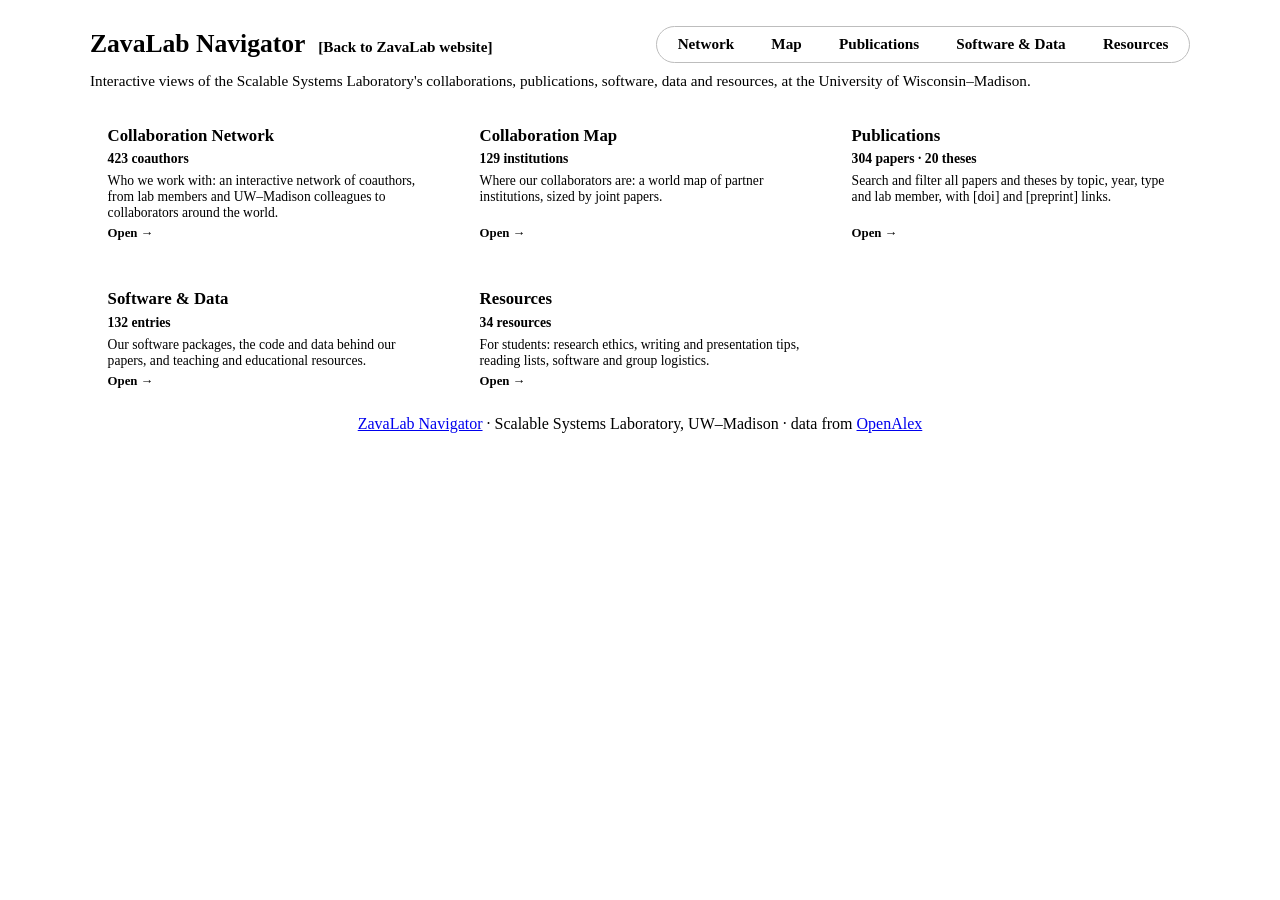
==== index.html @ f70396dd "Resources: remove Madison tips entry Co-Authored-By: Claude Opus 5.5 <noreply@anthropic.com>" ====
<!DOCTYPE html><html lang="en" data-theme="light" data-astro-cid-frgjnztm><head><meta charset="utf-8"><meta name="viewport" content="width=device-width, initial-scale=1"><meta name="robots" content="noindex"><title>ZavaLab Navigator · Scalable Systems Lab</title><link rel="icon" href="/ZavaLab/favicon.svg" type="image/svg+xml"><base target="_blank"><link rel="stylesheet" href="/ZavaLab/_astro/data.Bk3GAiUX.css"><style>.collab-head[data-astro-cid-nk37m64y]{flex-wrap:wrap;justify-content:space-between;align-items:center;gap:.6rem 1.5rem;margin:.2rem 0 .6rem;display:flex}h1[data-astro-cid-nk37m64y]{margin:0;font-size:1.6rem}h1[data-astro-cid-nk37m64y] a[data-astro-cid-nk37m64y]{color:inherit;text-decoration:none}h1[data-astro-cid-nk37m64y] a[data-astro-cid-nk37m64y]:hover{color:var(--red)}.tabs[data-astro-cid-nk37m64y]{border:1px solid #bdbdbd;border-radius:999px;gap:2px;padding:3px;display:inline-flex}.tabs[data-astro-cid-nk37m64y] a[data-astro-cid-nk37m64y]{color:var(--text);border-radius:999px;padding:.35rem 1.1rem;font-size:.95rem;font-weight:600;text-decoration:none}.tabs[data-astro-cid-nk37m64y] a[data-astro-cid-nk37m64y]:hover{background:var(--bg-soft)}.tabs[data-astro-cid-nk37m64y] a[data-astro-cid-nk37m64y][aria-current=page]{background:var(--red);color:#fff}.title-row[data-astro-cid-nk37m64y]{flex-wrap:wrap;align-items:baseline;gap:.3rem .8rem;display:flex}.home-link[data-astro-cid-nk37m64y]{color:var(--red);font-size:.95rem;font-weight:600;text-decoration:none}.home-link[data-astro-cid-nk37m64y]:hover{text-decoration:underline}
body.embed{background:#fff;padding:8px}.embed-credit[data-astro-cid-frgjnztm]{text-align:center;margin:.6rem 0 0}
.collab[data-astro-cid-v37xlyg2]{max-width:1100px;margin:0 auto;padding:.4rem 12px 0}.lede[data-astro-cid-v37xlyg2]{color:var(--muted);margin:.2rem 0 1.2rem;font-size:.95rem}.cards[data-astro-cid-v37xlyg2]{grid-template-columns:repeat(3,minmax(0,1fr));gap:1rem;display:grid}@media (width<=860px){.cards[data-astro-cid-v37xlyg2]{grid-template-columns:1fr}}.card[data-astro-cid-v37xlyg2]{border:1px solid var(--border);border-top:4px solid var(--red);color:var(--text);border-radius:8px;flex-direction:column;gap:.35rem;padding:1rem 1.1rem;text-decoration:none;transition:transform .15s,box-shadow .15s;display:flex}.card[data-astro-cid-v37xlyg2]:hover{text-decoration:none;transform:translateY(-2px);box-shadow:0 4px 14px #00000014}.ctitle[data-astro-cid-v37xlyg2]{color:var(--red);font-size:1.05rem;font-weight:700}.cstat[data-astro-cid-v37xlyg2]{font-size:.85rem;font-weight:600}.card[data-astro-cid-v37xlyg2] p[data-astro-cid-v37xlyg2]{color:var(--muted);flex:1;margin:0;font-size:.85rem}.go[data-astro-cid-v37xlyg2]{color:var(--red);font-size:.8rem;font-weight:600}
</style></head><body class="embed" data-astro-cid-frgjnztm><div class="collab" data-astro-cid-v37xlyg2><header class="collab-head" data-astro-cid-nk37m64y><div class="title-row" data-astro-cid-nk37m64y><h1 data-astro-cid-nk37m64y><a href="./" target="_self" title="All navigators" data-astro-cid-nk37m64y>ZavaLab Navigator</a></h1><a class="home-link" href="https://zavalab.engr.wisc.edu/" target="_top" data-astro-cid-nk37m64y>[Back to ZavaLab website]</a></div><nav class="tabs" aria-label="Views" data-astro-cid-nk37m64y><a href="./network/" target="_self" data-astro-cid-nk37m64y>Network</a><a href="./map/" target="_self" data-astro-cid-nk37m64y>Map</a><a href="./publications/" target="_self" data-astro-cid-nk37m64y>Publications</a><a href="./software/" target="_self" data-astro-cid-nk37m64y>Software &amp; Data</a><a href="./resources/" target="_self" data-astro-cid-nk37m64y>Resources</a></nav></header><p class="lede" data-astro-cid-v37xlyg2>Interactive views of the Scalable Systems Laboratory's collaborations, publications, software, data and resources, at the University of Wisconsin–Madison.</p><div class="cards" data-astro-cid-v37xlyg2><a class="card" href="network/" target="_self" data-astro-cid-v37xlyg2><div class="ctitle" data-astro-cid-v37xlyg2>Collaboration Network</div><div class="cstat" data-astro-cid-v37xlyg2>423 coauthors</div><p data-astro-cid-v37xlyg2>Who we work with: an interactive network of coauthors, from lab members and UW–Madison colleagues to collaborators around the world.</p><span class="go" data-astro-cid-v37xlyg2>Open →</span></a><a class="card" href="map/" target="_self" data-astro-cid-v37xlyg2><div class="ctitle" data-astro-cid-v37xlyg2>Collaboration Map</div><div class="cstat" data-astro-cid-v37xlyg2>129 institutions</div><p data-astro-cid-v37xlyg2>Where our collaborators are: a world map of partner institutions, sized by joint papers.</p><span class="go" data-astro-cid-v37xlyg2>Open →</span></a><a class="card" href="publications/" target="_self" data-astro-cid-v37xlyg2><div class="ctitle" data-astro-cid-v37xlyg2>Publications</div><div class="cstat" data-astro-cid-v37xlyg2>304 papers · 20 theses</div><p data-astro-cid-v37xlyg2>Search and filter all papers and theses by topic, year, type and lab member, with [doi] and [preprint] links.</p><span class="go" data-astro-cid-v37xlyg2>Open →</span></a><a class="card" href="software/" target="_self" data-astro-cid-v37xlyg2><div class="ctitle" data-astro-cid-v37xlyg2>Software &amp; Data</div><div class="cstat" data-astro-cid-v37xlyg2>132 entries</div><p data-astro-cid-v37xlyg2>Our software packages, the code and data behind our papers, and teaching and educational resources.</p><span class="go" data-astro-cid-v37xlyg2>Open →</span></a><a class="card" href="resources/" target="_self" data-astro-cid-v37xlyg2><div class="ctitle" data-astro-cid-v37xlyg2>Resources</div><div class="cstat" data-astro-cid-v37xlyg2>34 resources</div><p data-astro-cid-v37xlyg2>For students: research ethics, writing and presentation tips, reading lists, software and group logistics.</p><span class="go" data-astro-cid-v37xlyg2>Open →</span></a></div></div><p class="embed-credit small muted" data-astro-cid-frgjnztm><a href="/ZavaLab/" data-astro-cid-frgjnztm>ZavaLab Navigator</a> · Scalable Systems Laboratory, UW–Madison · data from <a href="https://openalex.org" data-astro-cid-frgjnztm>OpenAlex</a></p></body></html>
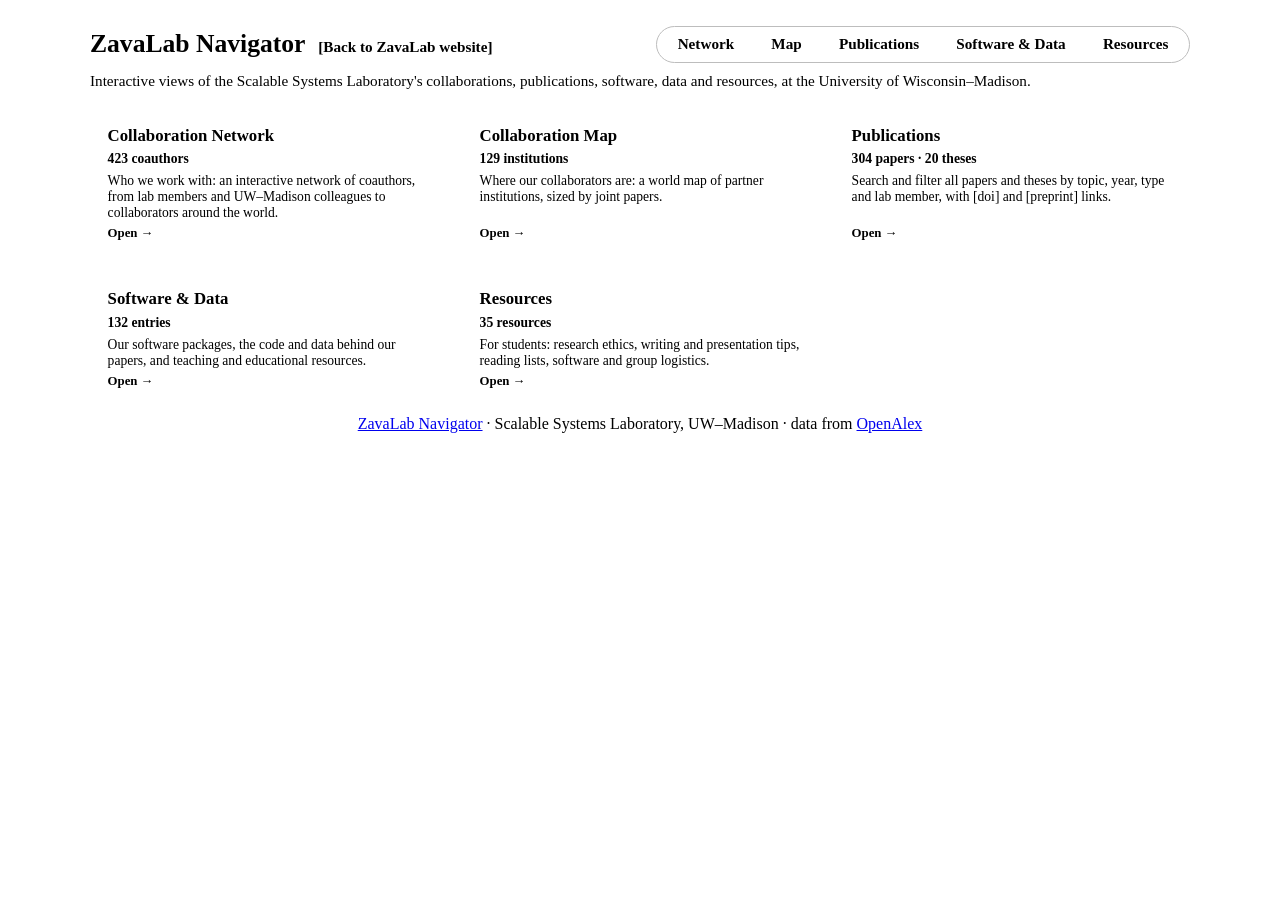
==== commit 3e7eec41: "Resources: add Unsolicited Advice for Young Scientists Co-Authored-By: Claude Opus 5.5 <noreply@anth" ====
--- a/index.html
+++ b/index.html
@@ -1,4 +1,4 @@
 <!DOCTYPE html><html lang="en" data-theme="light" data-astro-cid-frgjnztm><head><meta charset="utf-8"><meta name="viewport" content="width=device-width, initial-scale=1"><meta name="robots" content="noindex"><title>ZavaLab Navigator · Scalable Systems Lab</title><link rel="icon" href="/ZavaLab/favicon.svg" type="image/svg+xml"><base target="_blank"><link rel="stylesheet" href="/ZavaLab/_astro/data.Bk3GAiUX.css"><style>.collab-head[data-astro-cid-nk37m64y]{flex-wrap:wrap;justify-content:space-between;align-items:center;gap:.6rem 1.5rem;margin:.2rem 0 .6rem;display:flex}h1[data-astro-cid-nk37m64y]{margin:0;font-size:1.6rem}h1[data-astro-cid-nk37m64y] a[data-astro-cid-nk37m64y]{color:inherit;text-decoration:none}h1[data-astro-cid-nk37m64y] a[data-astro-cid-nk37m64y]:hover{color:var(--red)}.tabs[data-astro-cid-nk37m64y]{border:1px solid #bdbdbd;border-radius:999px;gap:2px;padding:3px;display:inline-flex}.tabs[data-astro-cid-nk37m64y] a[data-astro-cid-nk37m64y]{color:var(--text);border-radius:999px;padding:.35rem 1.1rem;font-size:.95rem;font-weight:600;text-decoration:none}.tabs[data-astro-cid-nk37m64y] a[data-astro-cid-nk37m64y]:hover{background:var(--bg-soft)}.tabs[data-astro-cid-nk37m64y] a[data-astro-cid-nk37m64y][aria-current=page]{background:var(--red);color:#fff}.title-row[data-astro-cid-nk37m64y]{flex-wrap:wrap;align-items:baseline;gap:.3rem .8rem;display:flex}.home-link[data-astro-cid-nk37m64y]{color:var(--red);font-size:.95rem;font-weight:600;text-decoration:none}.home-link[data-astro-cid-nk37m64y]:hover{text-decoration:underline}
 body.embed{background:#fff;padding:8px}.embed-credit[data-astro-cid-frgjnztm]{text-align:center;margin:.6rem 0 0}
 .collab[data-astro-cid-v37xlyg2]{max-width:1100px;margin:0 auto;padding:.4rem 12px 0}.lede[data-astro-cid-v37xlyg2]{color:var(--muted);margin:.2rem 0 1.2rem;font-size:.95rem}.cards[data-astro-cid-v37xlyg2]{grid-template-columns:repeat(3,minmax(0,1fr));gap:1rem;display:grid}@media (width<=860px){.cards[data-astro-cid-v37xlyg2]{grid-template-columns:1fr}}.card[data-astro-cid-v37xlyg2]{border:1px solid var(--border);border-top:4px solid var(--red);color:var(--text);border-radius:8px;flex-direction:column;gap:.35rem;padding:1rem 1.1rem;text-decoration:none;transition:transform .15s,box-shadow .15s;display:flex}.card[data-astro-cid-v37xlyg2]:hover{text-decoration:none;transform:translateY(-2px);box-shadow:0 4px 14px #00000014}.ctitle[data-astro-cid-v37xlyg2]{color:var(--red);font-size:1.05rem;font-weight:700}.cstat[data-astro-cid-v37xlyg2]{font-size:.85rem;font-weight:600}.card[data-astro-cid-v37xlyg2] p[data-astro-cid-v37xlyg2]{color:var(--muted);flex:1;margin:0;font-size:.85rem}.go[data-astro-cid-v37xlyg2]{color:var(--red);font-size:.8rem;font-weight:600}
-</style></head><body class="embed" data-astro-cid-frgjnztm><div class="collab" data-astro-cid-v37xlyg2><header class="collab-head" data-astro-cid-nk37m64y><div class="title-row" data-astro-cid-nk37m64y><h1 data-astro-cid-nk37m64y><a href="./" target="_self" title="All navigators" data-astro-cid-nk37m64y>ZavaLab Navigator</a></h1><a class="home-link" href="https://zavalab.engr.wisc.edu/" target="_top" data-astro-cid-nk37m64y>[Back to ZavaLab website]</a></div><nav class="tabs" aria-label="Views" data-astro-cid-nk37m64y><a href="./network/" target="_self" data-astro-cid-nk37m64y>Network</a><a href="./map/" target="_self" data-astro-cid-nk37m64y>Map</a><a href="./publications/" target="_self" data-astro-cid-nk37m64y>Publications</a><a href="./software/" target="_self" data-astro-cid-nk37m64y>Software &amp; Data</a><a href="./resources/" target="_self" data-astro-cid-nk37m64y>Resources</a></nav></header><p class="lede" data-astro-cid-v37xlyg2>Interactive views of the Scalable Systems Laboratory's collaborations, publications, software, data and resources, at the University of Wisconsin–Madison.</p><div class="cards" data-astro-cid-v37xlyg2><a class="card" href="network/" target="_self" data-astro-cid-v37xlyg2><div class="ctitle" data-astro-cid-v37xlyg2>Collaboration Network</div><div class="cstat" data-astro-cid-v37xlyg2>423 coauthors</div><p data-astro-cid-v37xlyg2>Who we work with: an interactive network of coauthors, from lab members and UW–Madison colleagues to collaborators around the world.</p><span class="go" data-astro-cid-v37xlyg2>Open →</span></a><a class="card" href="map/" target="_self" data-astro-cid-v37xlyg2><div class="ctitle" data-astro-cid-v37xlyg2>Collaboration Map</div><div class="cstat" data-astro-cid-v37xlyg2>129 institutions</div><p data-astro-cid-v37xlyg2>Where our collaborators are: a world map of partner institutions, sized by joint papers.</p><span class="go" data-astro-cid-v37xlyg2>Open →</span></a><a class="card" href="publications/" target="_self" data-astro-cid-v37xlyg2><div class="ctitle" data-astro-cid-v37xlyg2>Publications</div><div class="cstat" data-astro-cid-v37xlyg2>304 papers · 20 theses</div><p data-astro-cid-v37xlyg2>Search and filter all papers and theses by topic, year, type and lab member, with [doi] and [preprint] links.</p><span class="go" data-astro-cid-v37xlyg2>Open →</span></a><a class="card" href="software/" target="_self" data-astro-cid-v37xlyg2><div class="ctitle" data-astro-cid-v37xlyg2>Software &amp; Data</div><div class="cstat" data-astro-cid-v37xlyg2>132 entries</div><p data-astro-cid-v37xlyg2>Our software packages, the code and data behind our papers, and teaching and educational resources.</p><span class="go" data-astro-cid-v37xlyg2>Open →</span></a><a class="card" href="resources/" target="_self" data-astro-cid-v37xlyg2><div class="ctitle" data-astro-cid-v37xlyg2>Resources</div><div class="cstat" data-astro-cid-v37xlyg2>34 resources</div><p data-astro-cid-v37xlyg2>For students: research ethics, writing and presentation tips, reading lists, software and group logistics.</p><span class="go" data-astro-cid-v37xlyg2>Open →</span></a></div></div><p class="embed-credit small muted" data-astro-cid-frgjnztm><a href="/ZavaLab/" data-astro-cid-frgjnztm>ZavaLab Navigator</a> · Scalable Systems Laboratory, UW–Madison · data from <a href="https://openalex.org" data-astro-cid-frgjnztm>OpenAlex</a></p></body></html>+</style></head><body class="embed" data-astro-cid-frgjnztm><div class="collab" data-astro-cid-v37xlyg2><header class="collab-head" data-astro-cid-nk37m64y><div class="title-row" data-astro-cid-nk37m64y><h1 data-astro-cid-nk37m64y><a href="./" target="_self" title="All navigators" data-astro-cid-nk37m64y>ZavaLab Navigator</a></h1><a class="home-link" href="https://zavalab.engr.wisc.edu/" target="_top" data-astro-cid-nk37m64y>[Back to ZavaLab website]</a></div><nav class="tabs" aria-label="Views" data-astro-cid-nk37m64y><a href="./network/" target="_self" data-astro-cid-nk37m64y>Network</a><a href="./map/" target="_self" data-astro-cid-nk37m64y>Map</a><a href="./publications/" target="_self" data-astro-cid-nk37m64y>Publications</a><a href="./software/" target="_self" data-astro-cid-nk37m64y>Software &amp; Data</a><a href="./resources/" target="_self" data-astro-cid-nk37m64y>Resources</a></nav></header><p class="lede" data-astro-cid-v37xlyg2>Interactive views of the Scalable Systems Laboratory's collaborations, publications, software, data and resources, at the University of Wisconsin–Madison.</p><div class="cards" data-astro-cid-v37xlyg2><a class="card" href="network/" target="_self" data-astro-cid-v37xlyg2><div class="ctitle" data-astro-cid-v37xlyg2>Collaboration Network</div><div class="cstat" data-astro-cid-v37xlyg2>423 coauthors</div><p data-astro-cid-v37xlyg2>Who we work with: an interactive network of coauthors, from lab members and UW–Madison colleagues to collaborators around the world.</p><span class="go" data-astro-cid-v37xlyg2>Open →</span></a><a class="card" href="map/" target="_self" data-astro-cid-v37xlyg2><div class="ctitle" data-astro-cid-v37xlyg2>Collaboration Map</div><div class="cstat" data-astro-cid-v37xlyg2>129 institutions</div><p data-astro-cid-v37xlyg2>Where our collaborators are: a world map of partner institutions, sized by joint papers.</p><span class="go" data-astro-cid-v37xlyg2>Open →</span></a><a class="card" href="publications/" target="_self" data-astro-cid-v37xlyg2><div class="ctitle" data-astro-cid-v37xlyg2>Publications</div><div class="cstat" data-astro-cid-v37xlyg2>304 papers · 20 theses</div><p data-astro-cid-v37xlyg2>Search and filter all papers and theses by topic, year, type and lab member, with [doi] and [preprint] links.</p><span class="go" data-astro-cid-v37xlyg2>Open →</span></a><a class="card" href="software/" target="_self" data-astro-cid-v37xlyg2><div class="ctitle" data-astro-cid-v37xlyg2>Software &amp; Data</div><div class="cstat" data-astro-cid-v37xlyg2>132 entries</div><p data-astro-cid-v37xlyg2>Our software packages, the code and data behind our papers, and teaching and educational resources.</p><span class="go" data-astro-cid-v37xlyg2>Open →</span></a><a class="card" href="resources/" target="_self" data-astro-cid-v37xlyg2><div class="ctitle" data-astro-cid-v37xlyg2>Resources</div><div class="cstat" data-astro-cid-v37xlyg2>35 resources</div><p data-astro-cid-v37xlyg2>For students: research ethics, writing and presentation tips, reading lists, software and group logistics.</p><span class="go" data-astro-cid-v37xlyg2>Open →</span></a></div></div><p class="embed-credit small muted" data-astro-cid-frgjnztm><a href="/ZavaLab/" data-astro-cid-frgjnztm>ZavaLab Navigator</a> · Scalable Systems Laboratory, UW–Madison · data from <a href="https://openalex.org" data-astro-cid-frgjnztm>OpenAlex</a></p></body></html>
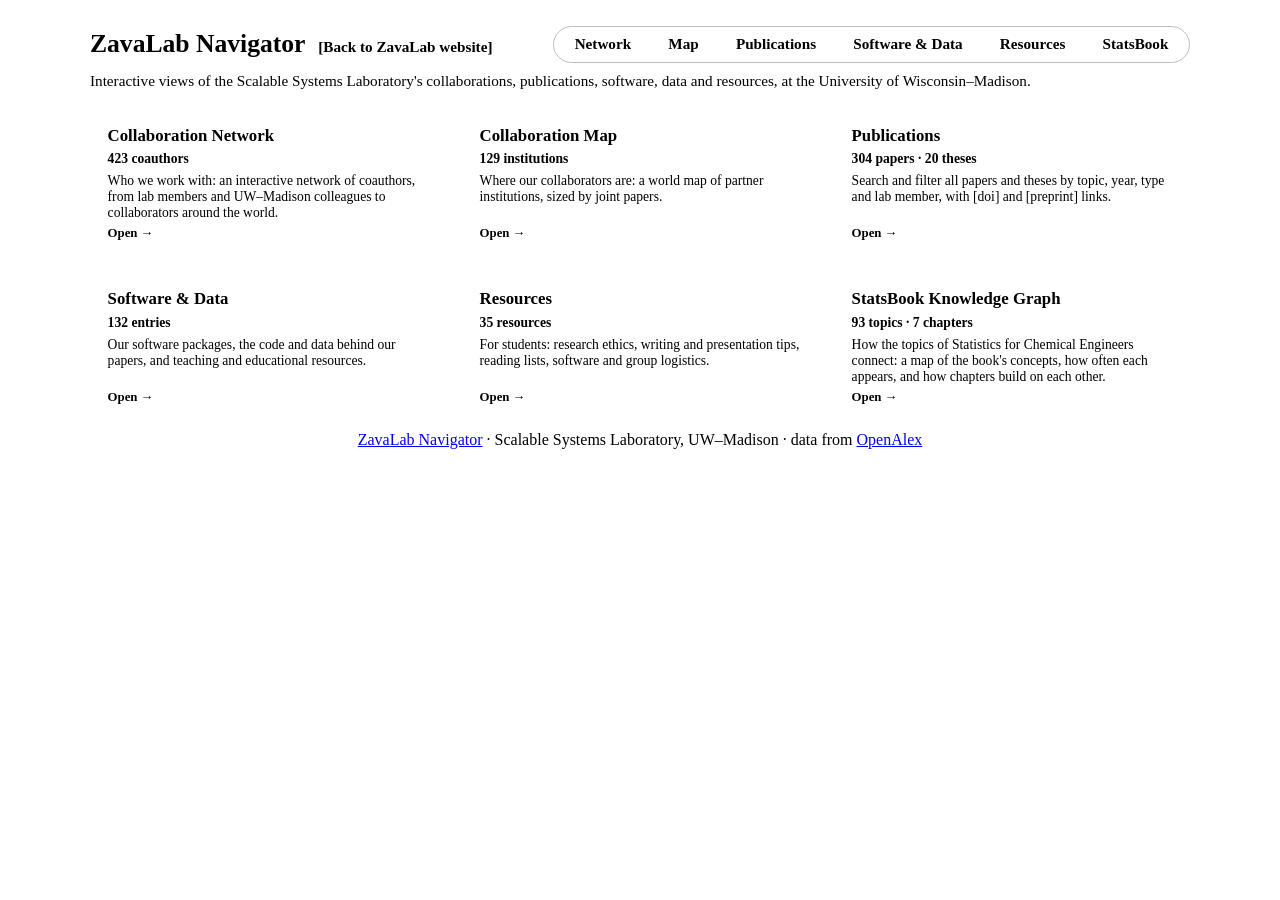
==== commit 39a14aab: "Add StatsBook knowledge graph navigator Interactive map of the topics of Statistics for Chemical Eng" ====
--- a/index.html
+++ b/index.html
@@ -1,4 +1,4 @@
 <!DOCTYPE html><html lang="en" data-theme="light" data-astro-cid-frgjnztm><head><meta charset="utf-8"><meta name="viewport" content="width=device-width, initial-scale=1"><meta name="robots" content="noindex"><title>ZavaLab Navigator · Scalable Systems Lab</title><link rel="icon" href="/ZavaLab/favicon.svg" type="image/svg+xml"><base target="_blank"><link rel="stylesheet" href="/ZavaLab/_astro/data.Bk3GAiUX.css"><style>.collab-head[data-astro-cid-nk37m64y]{flex-wrap:wrap;justify-content:space-between;align-items:center;gap:.6rem 1.5rem;margin:.2rem 0 .6rem;display:flex}h1[data-astro-cid-nk37m64y]{margin:0;font-size:1.6rem}h1[data-astro-cid-nk37m64y] a[data-astro-cid-nk37m64y]{color:inherit;text-decoration:none}h1[data-astro-cid-nk37m64y] a[data-astro-cid-nk37m64y]:hover{color:var(--red)}.tabs[data-astro-cid-nk37m64y]{border:1px solid #bdbdbd;border-radius:999px;gap:2px;padding:3px;display:inline-flex}.tabs[data-astro-cid-nk37m64y] a[data-astro-cid-nk37m64y]{color:var(--text);border-radius:999px;padding:.35rem 1.1rem;font-size:.95rem;font-weight:600;text-decoration:none}.tabs[data-astro-cid-nk37m64y] a[data-astro-cid-nk37m64y]:hover{background:var(--bg-soft)}.tabs[data-astro-cid-nk37m64y] a[data-astro-cid-nk37m64y][aria-current=page]{background:var(--red);color:#fff}.title-row[data-astro-cid-nk37m64y]{flex-wrap:wrap;align-items:baseline;gap:.3rem .8rem;display:flex}.home-link[data-astro-cid-nk37m64y]{color:var(--red);font-size:.95rem;font-weight:600;text-decoration:none}.home-link[data-astro-cid-nk37m64y]:hover{text-decoration:underline}
 body.embed{background:#fff;padding:8px}.embed-credit[data-astro-cid-frgjnztm]{text-align:center;margin:.6rem 0 0}
 .collab[data-astro-cid-v37xlyg2]{max-width:1100px;margin:0 auto;padding:.4rem 12px 0}.lede[data-astro-cid-v37xlyg2]{color:var(--muted);margin:.2rem 0 1.2rem;font-size:.95rem}.cards[data-astro-cid-v37xlyg2]{grid-template-columns:repeat(3,minmax(0,1fr));gap:1rem;display:grid}@media (width<=860px){.cards[data-astro-cid-v37xlyg2]{grid-template-columns:1fr}}.card[data-astro-cid-v37xlyg2]{border:1px solid var(--border);border-top:4px solid var(--red);color:var(--text);border-radius:8px;flex-direction:column;gap:.35rem;padding:1rem 1.1rem;text-decoration:none;transition:transform .15s,box-shadow .15s;display:flex}.card[data-astro-cid-v37xlyg2]:hover{text-decoration:none;transform:translateY(-2px);box-shadow:0 4px 14px #00000014}.ctitle[data-astro-cid-v37xlyg2]{color:var(--red);font-size:1.05rem;font-weight:700}.cstat[data-astro-cid-v37xlyg2]{font-size:.85rem;font-weight:600}.card[data-astro-cid-v37xlyg2] p[data-astro-cid-v37xlyg2]{color:var(--muted);flex:1;margin:0;font-size:.85rem}.go[data-astro-cid-v37xlyg2]{color:var(--red);font-size:.8rem;font-weight:600}
-</style></head><body class="embed" data-astro-cid-frgjnztm><div class="collab" data-astro-cid-v37xlyg2><header class="collab-head" data-astro-cid-nk37m64y><div class="title-row" data-astro-cid-nk37m64y><h1 data-astro-cid-nk37m64y><a href="./" target="_self" title="All navigators" data-astro-cid-nk37m64y>ZavaLab Navigator</a></h1><a class="home-link" href="https://zavalab.engr.wisc.edu/" target="_top" data-astro-cid-nk37m64y>[Back to ZavaLab website]</a></div><nav class="tabs" aria-label="Views" data-astro-cid-nk37m64y><a href="./network/" target="_self" data-astro-cid-nk37m64y>Network</a><a href="./map/" target="_self" data-astro-cid-nk37m64y>Map</a><a href="./publications/" target="_self" data-astro-cid-nk37m64y>Publications</a><a href="./software/" target="_self" data-astro-cid-nk37m64y>Software &amp; Data</a><a href="./resources/" target="_self" data-astro-cid-nk37m64y>Resources</a></nav></header><p class="lede" data-astro-cid-v37xlyg2>Interactive views of the Scalable Systems Laboratory's collaborations, publications, software, data and resources, at the University of Wisconsin–Madison.</p><div class="cards" data-astro-cid-v37xlyg2><a class="card" href="network/" target="_self" data-astro-cid-v37xlyg2><div class="ctitle" data-astro-cid-v37xlyg2>Collaboration Network</div><div class="cstat" data-astro-cid-v37xlyg2>423 coauthors</div><p data-astro-cid-v37xlyg2>Who we work with: an interactive network of coauthors, from lab members and UW–Madison colleagues to collaborators around the world.</p><span class="go" data-astro-cid-v37xlyg2>Open →</span></a><a class="card" href="map/" target="_self" data-astro-cid-v37xlyg2><div class="ctitle" data-astro-cid-v37xlyg2>Collaboration Map</div><div class="cstat" data-astro-cid-v37xlyg2>129 institutions</div><p data-astro-cid-v37xlyg2>Where our collaborators are: a world map of partner institutions, sized by joint papers.</p><span class="go" data-astro-cid-v37xlyg2>Open →</span></a><a class="card" href="publications/" target="_self" data-astro-cid-v37xlyg2><div class="ctitle" data-astro-cid-v37xlyg2>Publications</div><div class="cstat" data-astro-cid-v37xlyg2>304 papers · 20 theses</div><p data-astro-cid-v37xlyg2>Search and filter all papers and theses by topic, year, type and lab member, with [doi] and [preprint] links.</p><span class="go" data-astro-cid-v37xlyg2>Open →</span></a><a class="card" href="software/" target="_self" data-astro-cid-v37xlyg2><div class="ctitle" data-astro-cid-v37xlyg2>Software &amp; Data</div><div class="cstat" data-astro-cid-v37xlyg2>132 entries</div><p data-astro-cid-v37xlyg2>Our software packages, the code and data behind our papers, and teaching and educational resources.</p><span class="go" data-astro-cid-v37xlyg2>Open →</span></a><a class="card" href="resources/" target="_self" data-astro-cid-v37xlyg2><div class="ctitle" data-astro-cid-v37xlyg2>Resources</div><div class="cstat" data-astro-cid-v37xlyg2>35 resources</div><p data-astro-cid-v37xlyg2>For students: research ethics, writing and presentation tips, reading lists, software and group logistics.</p><span class="go" data-astro-cid-v37xlyg2>Open →</span></a></div></div><p class="embed-credit small muted" data-astro-cid-frgjnztm><a href="/ZavaLab/" data-astro-cid-frgjnztm>ZavaLab Navigator</a> · Scalable Systems Laboratory, UW–Madison · data from <a href="https://openalex.org" data-astro-cid-frgjnztm>OpenAlex</a></p></body></html>+</style></head><body class="embed" data-astro-cid-frgjnztm><div class="collab" data-astro-cid-v37xlyg2><header class="collab-head" data-astro-cid-nk37m64y><div class="title-row" data-astro-cid-nk37m64y><h1 data-astro-cid-nk37m64y><a href="./" target="_self" title="All navigators" data-astro-cid-nk37m64y>ZavaLab Navigator</a></h1><a class="home-link" href="https://zavalab.engr.wisc.edu/" target="_top" data-astro-cid-nk37m64y>[Back to ZavaLab website]</a></div><nav class="tabs" aria-label="Views" data-astro-cid-nk37m64y><a href="./network/" target="_self" data-astro-cid-nk37m64y>Network</a><a href="./map/" target="_self" data-astro-cid-nk37m64y>Map</a><a href="./publications/" target="_self" data-astro-cid-nk37m64y>Publications</a><a href="./software/" target="_self" data-astro-cid-nk37m64y>Software &amp; Data</a><a href="./resources/" target="_self" data-astro-cid-nk37m64y>Resources</a><a href="./statsbook/" target="_self" data-astro-cid-nk37m64y>StatsBook</a></nav></header><p class="lede" data-astro-cid-v37xlyg2>Interactive views of the Scalable Systems Laboratory's collaborations, publications, software, data and resources, at the University of Wisconsin–Madison.</p><div class="cards" data-astro-cid-v37xlyg2><a class="card" href="network/" target="_self" data-astro-cid-v37xlyg2><div class="ctitle" data-astro-cid-v37xlyg2>Collaboration Network</div><div class="cstat" data-astro-cid-v37xlyg2>423 coauthors</div><p data-astro-cid-v37xlyg2>Who we work with: an interactive network of coauthors, from lab members and UW–Madison colleagues to collaborators around the world.</p><span class="go" data-astro-cid-v37xlyg2>Open →</span></a><a class="card" href="map/" target="_self" data-astro-cid-v37xlyg2><div class="ctitle" data-astro-cid-v37xlyg2>Collaboration Map</div><div class="cstat" data-astro-cid-v37xlyg2>129 institutions</div><p data-astro-cid-v37xlyg2>Where our collaborators are: a world map of partner institutions, sized by joint papers.</p><span class="go" data-astro-cid-v37xlyg2>Open →</span></a><a class="card" href="publications/" target="_self" data-astro-cid-v37xlyg2><div class="ctitle" data-astro-cid-v37xlyg2>Publications</div><div class="cstat" data-astro-cid-v37xlyg2>304 papers · 20 theses</div><p data-astro-cid-v37xlyg2>Search and filter all papers and theses by topic, year, type and lab member, with [doi] and [preprint] links.</p><span class="go" data-astro-cid-v37xlyg2>Open →</span></a><a class="card" href="software/" target="_self" data-astro-cid-v37xlyg2><div class="ctitle" data-astro-cid-v37xlyg2>Software &amp; Data</div><div class="cstat" data-astro-cid-v37xlyg2>132 entries</div><p data-astro-cid-v37xlyg2>Our software packages, the code and data behind our papers, and teaching and educational resources.</p><span class="go" data-astro-cid-v37xlyg2>Open →</span></a><a class="card" href="resources/" target="_self" data-astro-cid-v37xlyg2><div class="ctitle" data-astro-cid-v37xlyg2>Resources</div><div class="cstat" data-astro-cid-v37xlyg2>35 resources</div><p data-astro-cid-v37xlyg2>For students: research ethics, writing and presentation tips, reading lists, software and group logistics.</p><span class="go" data-astro-cid-v37xlyg2>Open →</span></a><a class="card" href="statsbook/" target="_self" data-astro-cid-v37xlyg2><div class="ctitle" data-astro-cid-v37xlyg2>StatsBook Knowledge Graph</div><div class="cstat" data-astro-cid-v37xlyg2>93 topics · 7 chapters</div><p data-astro-cid-v37xlyg2>How the topics of Statistics for Chemical Engineers connect: a map of the book&#39;s concepts, how often each appears, and how chapters build on each other.</p><span class="go" data-astro-cid-v37xlyg2>Open →</span></a></div></div><p class="embed-credit small muted" data-astro-cid-frgjnztm><a href="/ZavaLab/" data-astro-cid-frgjnztm>ZavaLab Navigator</a> · Scalable Systems Laboratory, UW–Madison · data from <a href="https://openalex.org" data-astro-cid-frgjnztm>OpenAlex</a></p></body></html>
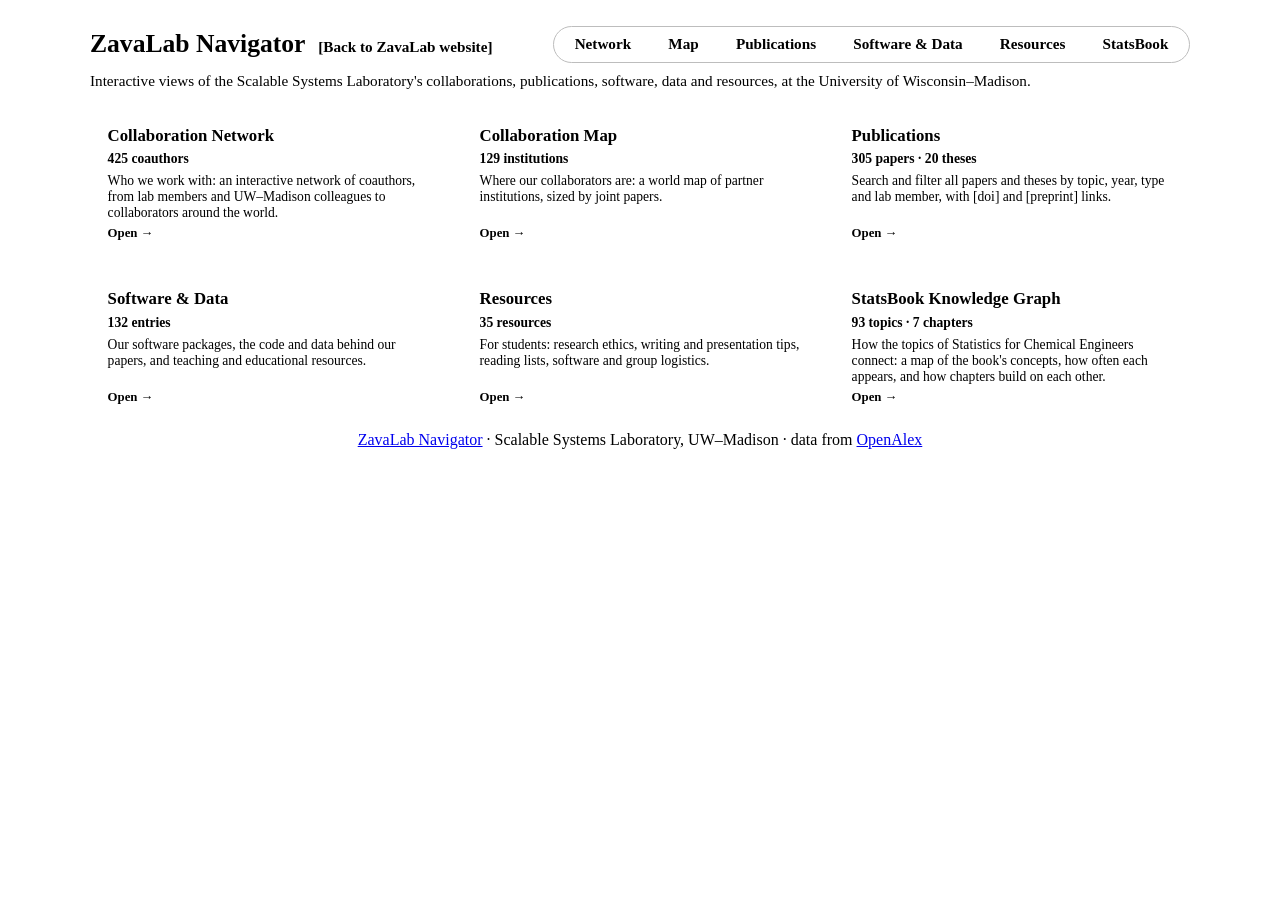
==== commit 0b9f70a9: "Software navigator: describe and link ConvNet, CurriculaGraphs, DES-ML, DynamicCatalysis; add Flory " ====
--- a/index.html
+++ b/index.html
@@ -1,4 +1,4 @@
 <!DOCTYPE html><html lang="en" data-theme="light" data-astro-cid-frgjnztm><head><meta charset="utf-8"><meta name="viewport" content="width=device-width, initial-scale=1"><meta name="robots" content="noindex"><title>ZavaLab Navigator · Scalable Systems Lab</title><link rel="icon" href="/ZavaLab/favicon.svg" type="image/svg+xml"><base target="_blank"><link rel="stylesheet" href="/ZavaLab/_astro/data.Bk3GAiUX.css"><style>.collab-head[data-astro-cid-nk37m64y]{flex-wrap:wrap;justify-content:space-between;align-items:center;gap:.6rem 1.5rem;margin:.2rem 0 .6rem;display:flex}h1[data-astro-cid-nk37m64y]{margin:0;font-size:1.6rem}h1[data-astro-cid-nk37m64y] a[data-astro-cid-nk37m64y]{color:inherit;text-decoration:none}h1[data-astro-cid-nk37m64y] a[data-astro-cid-nk37m64y]:hover{color:var(--red)}.tabs[data-astro-cid-nk37m64y]{border:1px solid #bdbdbd;border-radius:999px;gap:2px;padding:3px;display:inline-flex}.tabs[data-astro-cid-nk37m64y] a[data-astro-cid-nk37m64y]{color:var(--text);border-radius:999px;padding:.35rem 1.1rem;font-size:.95rem;font-weight:600;text-decoration:none}.tabs[data-astro-cid-nk37m64y] a[data-astro-cid-nk37m64y]:hover{background:var(--bg-soft)}.tabs[data-astro-cid-nk37m64y] a[data-astro-cid-nk37m64y][aria-current=page]{background:var(--red);color:#fff}.title-row[data-astro-cid-nk37m64y]{flex-wrap:wrap;align-items:baseline;gap:.3rem .8rem;display:flex}.home-link[data-astro-cid-nk37m64y]{color:var(--red);font-size:.95rem;font-weight:600;text-decoration:none}.home-link[data-astro-cid-nk37m64y]:hover{text-decoration:underline}
 body.embed{background:#fff;padding:8px}.embed-credit[data-astro-cid-frgjnztm]{text-align:center;margin:.6rem 0 0}
 .collab[data-astro-cid-v37xlyg2]{max-width:1100px;margin:0 auto;padding:.4rem 12px 0}.lede[data-astro-cid-v37xlyg2]{color:var(--muted);margin:.2rem 0 1.2rem;font-size:.95rem}.cards[data-astro-cid-v37xlyg2]{grid-template-columns:repeat(3,minmax(0,1fr));gap:1rem;display:grid}@media (width<=860px){.cards[data-astro-cid-v37xlyg2]{grid-template-columns:1fr}}.card[data-astro-cid-v37xlyg2]{border:1px solid var(--border);border-top:4px solid var(--red);color:var(--text);border-radius:8px;flex-direction:column;gap:.35rem;padding:1rem 1.1rem;text-decoration:none;transition:transform .15s,box-shadow .15s;display:flex}.card[data-astro-cid-v37xlyg2]:hover{text-decoration:none;transform:translateY(-2px);box-shadow:0 4px 14px #00000014}.ctitle[data-astro-cid-v37xlyg2]{color:var(--red);font-size:1.05rem;font-weight:700}.cstat[data-astro-cid-v37xlyg2]{font-size:.85rem;font-weight:600}.card[data-astro-cid-v37xlyg2] p[data-astro-cid-v37xlyg2]{color:var(--muted);flex:1;margin:0;font-size:.85rem}.go[data-astro-cid-v37xlyg2]{color:var(--red);font-size:.8rem;font-weight:600}
-</style></head><body class="embed" data-astro-cid-frgjnztm><div class="collab" data-astro-cid-v37xlyg2><header class="collab-head" data-astro-cid-nk37m64y><div class="title-row" data-astro-cid-nk37m64y><h1 data-astro-cid-nk37m64y><a href="./" target="_self" title="All navigators" data-astro-cid-nk37m64y>ZavaLab Navigator</a></h1><a class="home-link" href="https://zavalab.engr.wisc.edu/" target="_top" data-astro-cid-nk37m64y>[Back to ZavaLab website]</a></div><nav class="tabs" aria-label="Views" data-astro-cid-nk37m64y><a href="./network/" target="_self" data-astro-cid-nk37m64y>Network</a><a href="./map/" target="_self" data-astro-cid-nk37m64y>Map</a><a href="./publications/" target="_self" data-astro-cid-nk37m64y>Publications</a><a href="./software/" target="_self" data-astro-cid-nk37m64y>Software &amp; Data</a><a href="./resources/" target="_self" data-astro-cid-nk37m64y>Resources</a><a href="./statsbook/" target="_self" data-astro-cid-nk37m64y>StatsBook</a></nav></header><p class="lede" data-astro-cid-v37xlyg2>Interactive views of the Scalable Systems Laboratory's collaborations, publications, software, data and resources, at the University of Wisconsin–Madison.</p><div class="cards" data-astro-cid-v37xlyg2><a class="card" href="network/" target="_self" data-astro-cid-v37xlyg2><div class="ctitle" data-astro-cid-v37xlyg2>Collaboration Network</div><div class="cstat" data-astro-cid-v37xlyg2>423 coauthors</div><p data-astro-cid-v37xlyg2>Who we work with: an interactive network of coauthors, from lab members and UW–Madison colleagues to collaborators around the world.</p><span class="go" data-astro-cid-v37xlyg2>Open →</span></a><a class="card" href="map/" target="_self" data-astro-cid-v37xlyg2><div class="ctitle" data-astro-cid-v37xlyg2>Collaboration Map</div><div class="cstat" data-astro-cid-v37xlyg2>129 institutions</div><p data-astro-cid-v37xlyg2>Where our collaborators are: a world map of partner institutions, sized by joint papers.</p><span class="go" data-astro-cid-v37xlyg2>Open →</span></a><a class="card" href="publications/" target="_self" data-astro-cid-v37xlyg2><div class="ctitle" data-astro-cid-v37xlyg2>Publications</div><div class="cstat" data-astro-cid-v37xlyg2>304 papers · 20 theses</div><p data-astro-cid-v37xlyg2>Search and filter all papers and theses by topic, year, type and lab member, with [doi] and [preprint] links.</p><span class="go" data-astro-cid-v37xlyg2>Open →</span></a><a class="card" href="software/" target="_self" data-astro-cid-v37xlyg2><div class="ctitle" data-astro-cid-v37xlyg2>Software &amp; Data</div><div class="cstat" data-astro-cid-v37xlyg2>132 entries</div><p data-astro-cid-v37xlyg2>Our software packages, the code and data behind our papers, and teaching and educational resources.</p><span class="go" data-astro-cid-v37xlyg2>Open →</span></a><a class="card" href="resources/" target="_self" data-astro-cid-v37xlyg2><div class="ctitle" data-astro-cid-v37xlyg2>Resources</div><div class="cstat" data-astro-cid-v37xlyg2>35 resources</div><p data-astro-cid-v37xlyg2>For students: research ethics, writing and presentation tips, reading lists, software and group logistics.</p><span class="go" data-astro-cid-v37xlyg2>Open →</span></a><a class="card" href="statsbook/" target="_self" data-astro-cid-v37xlyg2><div class="ctitle" data-astro-cid-v37xlyg2>StatsBook Knowledge Graph</div><div class="cstat" data-astro-cid-v37xlyg2>93 topics · 7 chapters</div><p data-astro-cid-v37xlyg2>How the topics of Statistics for Chemical Engineers connect: a map of the book&#39;s concepts, how often each appears, and how chapters build on each other.</p><span class="go" data-astro-cid-v37xlyg2>Open →</span></a></div></div><p class="embed-credit small muted" data-astro-cid-frgjnztm><a href="/ZavaLab/" data-astro-cid-frgjnztm>ZavaLab Navigator</a> · Scalable Systems Laboratory, UW–Madison · data from <a href="https://openalex.org" data-astro-cid-frgjnztm>OpenAlex</a></p></body></html>+</style></head><body class="embed" data-astro-cid-frgjnztm><div class="collab" data-astro-cid-v37xlyg2><header class="collab-head" data-astro-cid-nk37m64y><div class="title-row" data-astro-cid-nk37m64y><h1 data-astro-cid-nk37m64y><a href="./" target="_self" title="All navigators" data-astro-cid-nk37m64y>ZavaLab Navigator</a></h1><a class="home-link" href="https://zavalab.engr.wisc.edu/" target="_top" data-astro-cid-nk37m64y>[Back to ZavaLab website]</a></div><nav class="tabs" aria-label="Views" data-astro-cid-nk37m64y><a href="./network/" target="_self" data-astro-cid-nk37m64y>Network</a><a href="./map/" target="_self" data-astro-cid-nk37m64y>Map</a><a href="./publications/" target="_self" data-astro-cid-nk37m64y>Publications</a><a href="./software/" target="_self" data-astro-cid-nk37m64y>Software &amp; Data</a><a href="./resources/" target="_self" data-astro-cid-nk37m64y>Resources</a><a href="./statsbook/" target="_self" data-astro-cid-nk37m64y>StatsBook</a></nav></header><p class="lede" data-astro-cid-v37xlyg2>Interactive views of the Scalable Systems Laboratory's collaborations, publications, software, data and resources, at the University of Wisconsin–Madison.</p><div class="cards" data-astro-cid-v37xlyg2><a class="card" href="network/" target="_self" data-astro-cid-v37xlyg2><div class="ctitle" data-astro-cid-v37xlyg2>Collaboration Network</div><div class="cstat" data-astro-cid-v37xlyg2>425 coauthors</div><p data-astro-cid-v37xlyg2>Who we work with: an interactive network of coauthors, from lab members and UW–Madison colleagues to collaborators around the world.</p><span class="go" data-astro-cid-v37xlyg2>Open →</span></a><a class="card" href="map/" target="_self" data-astro-cid-v37xlyg2><div class="ctitle" data-astro-cid-v37xlyg2>Collaboration Map</div><div class="cstat" data-astro-cid-v37xlyg2>129 institutions</div><p data-astro-cid-v37xlyg2>Where our collaborators are: a world map of partner institutions, sized by joint papers.</p><span class="go" data-astro-cid-v37xlyg2>Open →</span></a><a class="card" href="publications/" target="_self" data-astro-cid-v37xlyg2><div class="ctitle" data-astro-cid-v37xlyg2>Publications</div><div class="cstat" data-astro-cid-v37xlyg2>305 papers · 20 theses</div><p data-astro-cid-v37xlyg2>Search and filter all papers and theses by topic, year, type and lab member, with [doi] and [preprint] links.</p><span class="go" data-astro-cid-v37xlyg2>Open →</span></a><a class="card" href="software/" target="_self" data-astro-cid-v37xlyg2><div class="ctitle" data-astro-cid-v37xlyg2>Software &amp; Data</div><div class="cstat" data-astro-cid-v37xlyg2>132 entries</div><p data-astro-cid-v37xlyg2>Our software packages, the code and data behind our papers, and teaching and educational resources.</p><span class="go" data-astro-cid-v37xlyg2>Open →</span></a><a class="card" href="resources/" target="_self" data-astro-cid-v37xlyg2><div class="ctitle" data-astro-cid-v37xlyg2>Resources</div><div class="cstat" data-astro-cid-v37xlyg2>35 resources</div><p data-astro-cid-v37xlyg2>For students: research ethics, writing and presentation tips, reading lists, software and group logistics.</p><span class="go" data-astro-cid-v37xlyg2>Open →</span></a><a class="card" href="statsbook/" target="_self" data-astro-cid-v37xlyg2><div class="ctitle" data-astro-cid-v37xlyg2>StatsBook Knowledge Graph</div><div class="cstat" data-astro-cid-v37xlyg2>93 topics · 7 chapters</div><p data-astro-cid-v37xlyg2>How the topics of Statistics for Chemical Engineers connect: a map of the book&#39;s concepts, how often each appears, and how chapters build on each other.</p><span class="go" data-astro-cid-v37xlyg2>Open →</span></a></div></div><p class="embed-credit small muted" data-astro-cid-frgjnztm><a href="/ZavaLab/" data-astro-cid-frgjnztm>ZavaLab Navigator</a> · Scalable Systems Laboratory, UW–Madison · data from <a href="https://openalex.org" data-astro-cid-frgjnztm>OpenAlex</a></p></body></html>
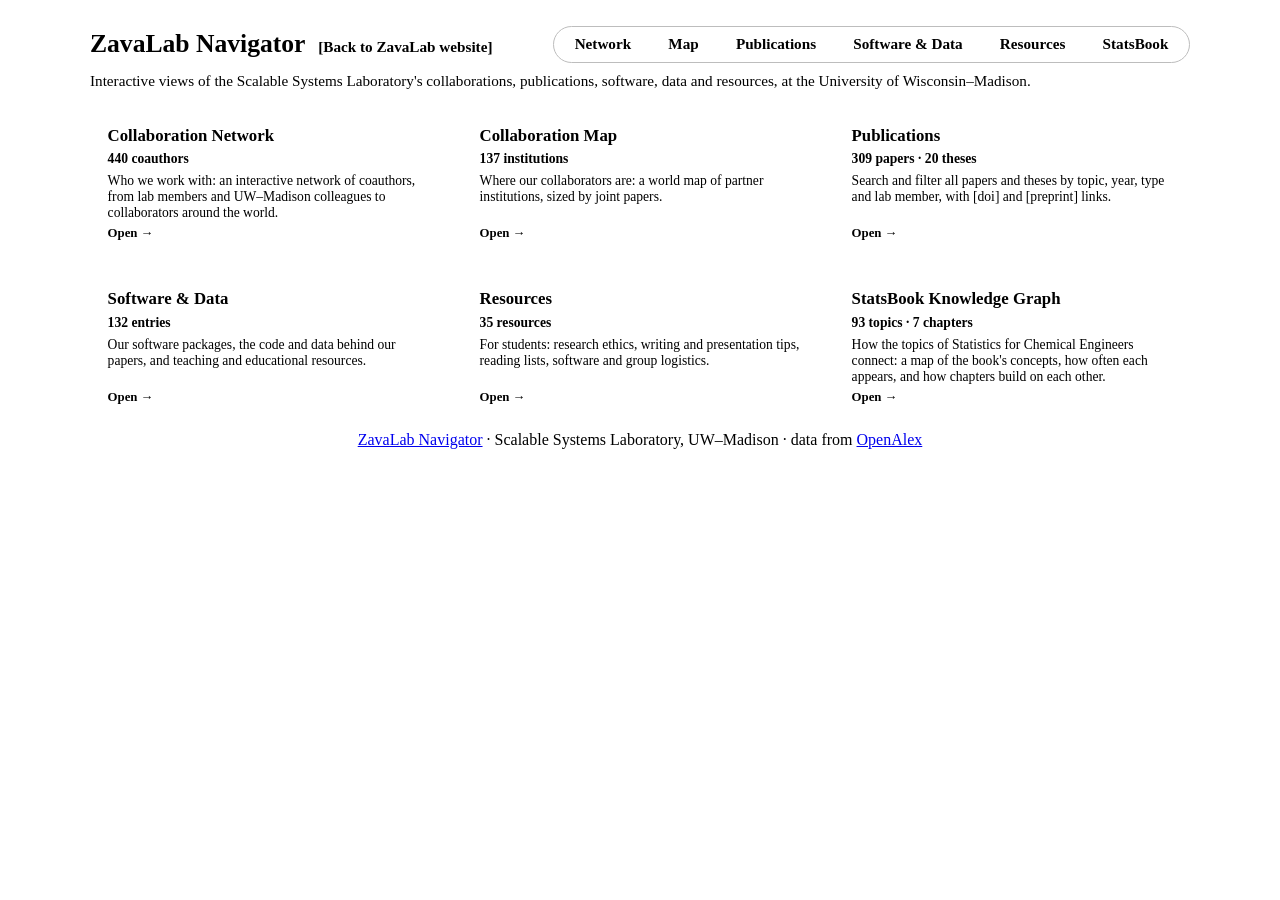
==== commit ac35880e: "Software navigator: 6 more entries; add 4 missing papers Co-Authored-By: Claude Opus 5.5 <noreply@an" ====
--- a/index.html
+++ b/index.html
@@ -1,4 +1,4 @@
 <!DOCTYPE html><html lang="en" data-theme="light" data-astro-cid-frgjnztm><head><meta charset="utf-8"><meta name="viewport" content="width=device-width, initial-scale=1"><meta name="robots" content="noindex"><title>ZavaLab Navigator · Scalable Systems Lab</title><link rel="icon" href="/ZavaLab/favicon.svg" type="image/svg+xml"><base target="_blank"><link rel="stylesheet" href="/ZavaLab/_astro/data.Bk3GAiUX.css"><style>.collab-head[data-astro-cid-nk37m64y]{flex-wrap:wrap;justify-content:space-between;align-items:center;gap:.6rem 1.5rem;margin:.2rem 0 .6rem;display:flex}h1[data-astro-cid-nk37m64y]{margin:0;font-size:1.6rem}h1[data-astro-cid-nk37m64y] a[data-astro-cid-nk37m64y]{color:inherit;text-decoration:none}h1[data-astro-cid-nk37m64y] a[data-astro-cid-nk37m64y]:hover{color:var(--red)}.tabs[data-astro-cid-nk37m64y]{border:1px solid #bdbdbd;border-radius:999px;gap:2px;padding:3px;display:inline-flex}.tabs[data-astro-cid-nk37m64y] a[data-astro-cid-nk37m64y]{color:var(--text);border-radius:999px;padding:.35rem 1.1rem;font-size:.95rem;font-weight:600;text-decoration:none}.tabs[data-astro-cid-nk37m64y] a[data-astro-cid-nk37m64y]:hover{background:var(--bg-soft)}.tabs[data-astro-cid-nk37m64y] a[data-astro-cid-nk37m64y][aria-current=page]{background:var(--red);color:#fff}.title-row[data-astro-cid-nk37m64y]{flex-wrap:wrap;align-items:baseline;gap:.3rem .8rem;display:flex}.home-link[data-astro-cid-nk37m64y]{color:var(--red);font-size:.95rem;font-weight:600;text-decoration:none}.home-link[data-astro-cid-nk37m64y]:hover{text-decoration:underline}
 body.embed{background:#fff;padding:8px}.embed-credit[data-astro-cid-frgjnztm]{text-align:center;margin:.6rem 0 0}
 .collab[data-astro-cid-v37xlyg2]{max-width:1100px;margin:0 auto;padding:.4rem 12px 0}.lede[data-astro-cid-v37xlyg2]{color:var(--muted);margin:.2rem 0 1.2rem;font-size:.95rem}.cards[data-astro-cid-v37xlyg2]{grid-template-columns:repeat(3,minmax(0,1fr));gap:1rem;display:grid}@media (width<=860px){.cards[data-astro-cid-v37xlyg2]{grid-template-columns:1fr}}.card[data-astro-cid-v37xlyg2]{border:1px solid var(--border);border-top:4px solid var(--red);color:var(--text);border-radius:8px;flex-direction:column;gap:.35rem;padding:1rem 1.1rem;text-decoration:none;transition:transform .15s,box-shadow .15s;display:flex}.card[data-astro-cid-v37xlyg2]:hover{text-decoration:none;transform:translateY(-2px);box-shadow:0 4px 14px #00000014}.ctitle[data-astro-cid-v37xlyg2]{color:var(--red);font-size:1.05rem;font-weight:700}.cstat[data-astro-cid-v37xlyg2]{font-size:.85rem;font-weight:600}.card[data-astro-cid-v37xlyg2] p[data-astro-cid-v37xlyg2]{color:var(--muted);flex:1;margin:0;font-size:.85rem}.go[data-astro-cid-v37xlyg2]{color:var(--red);font-size:.8rem;font-weight:600}
-</style></head><body class="embed" data-astro-cid-frgjnztm><div class="collab" data-astro-cid-v37xlyg2><header class="collab-head" data-astro-cid-nk37m64y><div class="title-row" data-astro-cid-nk37m64y><h1 data-astro-cid-nk37m64y><a href="./" target="_self" title="All navigators" data-astro-cid-nk37m64y>ZavaLab Navigator</a></h1><a class="home-link" href="https://zavalab.engr.wisc.edu/" target="_top" data-astro-cid-nk37m64y>[Back to ZavaLab website]</a></div><nav class="tabs" aria-label="Views" data-astro-cid-nk37m64y><a href="./network/" target="_self" data-astro-cid-nk37m64y>Network</a><a href="./map/" target="_self" data-astro-cid-nk37m64y>Map</a><a href="./publications/" target="_self" data-astro-cid-nk37m64y>Publications</a><a href="./software/" target="_self" data-astro-cid-nk37m64y>Software &amp; Data</a><a href="./resources/" target="_self" data-astro-cid-nk37m64y>Resources</a><a href="./statsbook/" target="_self" data-astro-cid-nk37m64y>StatsBook</a></nav></header><p class="lede" data-astro-cid-v37xlyg2>Interactive views of the Scalable Systems Laboratory's collaborations, publications, software, data and resources, at the University of Wisconsin–Madison.</p><div class="cards" data-astro-cid-v37xlyg2><a class="card" href="network/" target="_self" data-astro-cid-v37xlyg2><div class="ctitle" data-astro-cid-v37xlyg2>Collaboration Network</div><div class="cstat" data-astro-cid-v37xlyg2>425 coauthors</div><p data-astro-cid-v37xlyg2>Who we work with: an interactive network of coauthors, from lab members and UW–Madison colleagues to collaborators around the world.</p><span class="go" data-astro-cid-v37xlyg2>Open →</span></a><a class="card" href="map/" target="_self" data-astro-cid-v37xlyg2><div class="ctitle" data-astro-cid-v37xlyg2>Collaboration Map</div><div class="cstat" data-astro-cid-v37xlyg2>129 institutions</div><p data-astro-cid-v37xlyg2>Where our collaborators are: a world map of partner institutions, sized by joint papers.</p><span class="go" data-astro-cid-v37xlyg2>Open →</span></a><a class="card" href="publications/" target="_self" data-astro-cid-v37xlyg2><div class="ctitle" data-astro-cid-v37xlyg2>Publications</div><div class="cstat" data-astro-cid-v37xlyg2>305 papers · 20 theses</div><p data-astro-cid-v37xlyg2>Search and filter all papers and theses by topic, year, type and lab member, with [doi] and [preprint] links.</p><span class="go" data-astro-cid-v37xlyg2>Open →</span></a><a class="card" href="software/" target="_self" data-astro-cid-v37xlyg2><div class="ctitle" data-astro-cid-v37xlyg2>Software &amp; Data</div><div class="cstat" data-astro-cid-v37xlyg2>132 entries</div><p data-astro-cid-v37xlyg2>Our software packages, the code and data behind our papers, and teaching and educational resources.</p><span class="go" data-astro-cid-v37xlyg2>Open →</span></a><a class="card" href="resources/" target="_self" data-astro-cid-v37xlyg2><div class="ctitle" data-astro-cid-v37xlyg2>Resources</div><div class="cstat" data-astro-cid-v37xlyg2>35 resources</div><p data-astro-cid-v37xlyg2>For students: research ethics, writing and presentation tips, reading lists, software and group logistics.</p><span class="go" data-astro-cid-v37xlyg2>Open →</span></a><a class="card" href="statsbook/" target="_self" data-astro-cid-v37xlyg2><div class="ctitle" data-astro-cid-v37xlyg2>StatsBook Knowledge Graph</div><div class="cstat" data-astro-cid-v37xlyg2>93 topics · 7 chapters</div><p data-astro-cid-v37xlyg2>How the topics of Statistics for Chemical Engineers connect: a map of the book&#39;s concepts, how often each appears, and how chapters build on each other.</p><span class="go" data-astro-cid-v37xlyg2>Open →</span></a></div></div><p class="embed-credit small muted" data-astro-cid-frgjnztm><a href="/ZavaLab/" data-astro-cid-frgjnztm>ZavaLab Navigator</a> · Scalable Systems Laboratory, UW–Madison · data from <a href="https://openalex.org" data-astro-cid-frgjnztm>OpenAlex</a></p></body></html>+</style></head><body class="embed" data-astro-cid-frgjnztm><div class="collab" data-astro-cid-v37xlyg2><header class="collab-head" data-astro-cid-nk37m64y><div class="title-row" data-astro-cid-nk37m64y><h1 data-astro-cid-nk37m64y><a href="./" target="_self" title="All navigators" data-astro-cid-nk37m64y>ZavaLab Navigator</a></h1><a class="home-link" href="https://zavalab.engr.wisc.edu/" target="_top" data-astro-cid-nk37m64y>[Back to ZavaLab website]</a></div><nav class="tabs" aria-label="Views" data-astro-cid-nk37m64y><a href="./network/" target="_self" data-astro-cid-nk37m64y>Network</a><a href="./map/" target="_self" data-astro-cid-nk37m64y>Map</a><a href="./publications/" target="_self" data-astro-cid-nk37m64y>Publications</a><a href="./software/" target="_self" data-astro-cid-nk37m64y>Software &amp; Data</a><a href="./resources/" target="_self" data-astro-cid-nk37m64y>Resources</a><a href="./statsbook/" target="_self" data-astro-cid-nk37m64y>StatsBook</a></nav></header><p class="lede" data-astro-cid-v37xlyg2>Interactive views of the Scalable Systems Laboratory's collaborations, publications, software, data and resources, at the University of Wisconsin–Madison.</p><div class="cards" data-astro-cid-v37xlyg2><a class="card" href="network/" target="_self" data-astro-cid-v37xlyg2><div class="ctitle" data-astro-cid-v37xlyg2>Collaboration Network</div><div class="cstat" data-astro-cid-v37xlyg2>440 coauthors</div><p data-astro-cid-v37xlyg2>Who we work with: an interactive network of coauthors, from lab members and UW–Madison colleagues to collaborators around the world.</p><span class="go" data-astro-cid-v37xlyg2>Open →</span></a><a class="card" href="map/" target="_self" data-astro-cid-v37xlyg2><div class="ctitle" data-astro-cid-v37xlyg2>Collaboration Map</div><div class="cstat" data-astro-cid-v37xlyg2>137 institutions</div><p data-astro-cid-v37xlyg2>Where our collaborators are: a world map of partner institutions, sized by joint papers.</p><span class="go" data-astro-cid-v37xlyg2>Open →</span></a><a class="card" href="publications/" target="_self" data-astro-cid-v37xlyg2><div class="ctitle" data-astro-cid-v37xlyg2>Publications</div><div class="cstat" data-astro-cid-v37xlyg2>309 papers · 20 theses</div><p data-astro-cid-v37xlyg2>Search and filter all papers and theses by topic, year, type and lab member, with [doi] and [preprint] links.</p><span class="go" data-astro-cid-v37xlyg2>Open →</span></a><a class="card" href="software/" target="_self" data-astro-cid-v37xlyg2><div class="ctitle" data-astro-cid-v37xlyg2>Software &amp; Data</div><div class="cstat" data-astro-cid-v37xlyg2>132 entries</div><p data-astro-cid-v37xlyg2>Our software packages, the code and data behind our papers, and teaching and educational resources.</p><span class="go" data-astro-cid-v37xlyg2>Open →</span></a><a class="card" href="resources/" target="_self" data-astro-cid-v37xlyg2><div class="ctitle" data-astro-cid-v37xlyg2>Resources</div><div class="cstat" data-astro-cid-v37xlyg2>35 resources</div><p data-astro-cid-v37xlyg2>For students: research ethics, writing and presentation tips, reading lists, software and group logistics.</p><span class="go" data-astro-cid-v37xlyg2>Open →</span></a><a class="card" href="statsbook/" target="_self" data-astro-cid-v37xlyg2><div class="ctitle" data-astro-cid-v37xlyg2>StatsBook Knowledge Graph</div><div class="cstat" data-astro-cid-v37xlyg2>93 topics · 7 chapters</div><p data-astro-cid-v37xlyg2>How the topics of Statistics for Chemical Engineers connect: a map of the book&#39;s concepts, how often each appears, and how chapters build on each other.</p><span class="go" data-astro-cid-v37xlyg2>Open →</span></a></div></div><p class="embed-credit small muted" data-astro-cid-frgjnztm><a href="/ZavaLab/" data-astro-cid-frgjnztm>ZavaLab Navigator</a> · Scalable Systems Laboratory, UW–Madison · data from <a href="https://openalex.org" data-astro-cid-frgjnztm>OpenAlex</a></p></body></html>
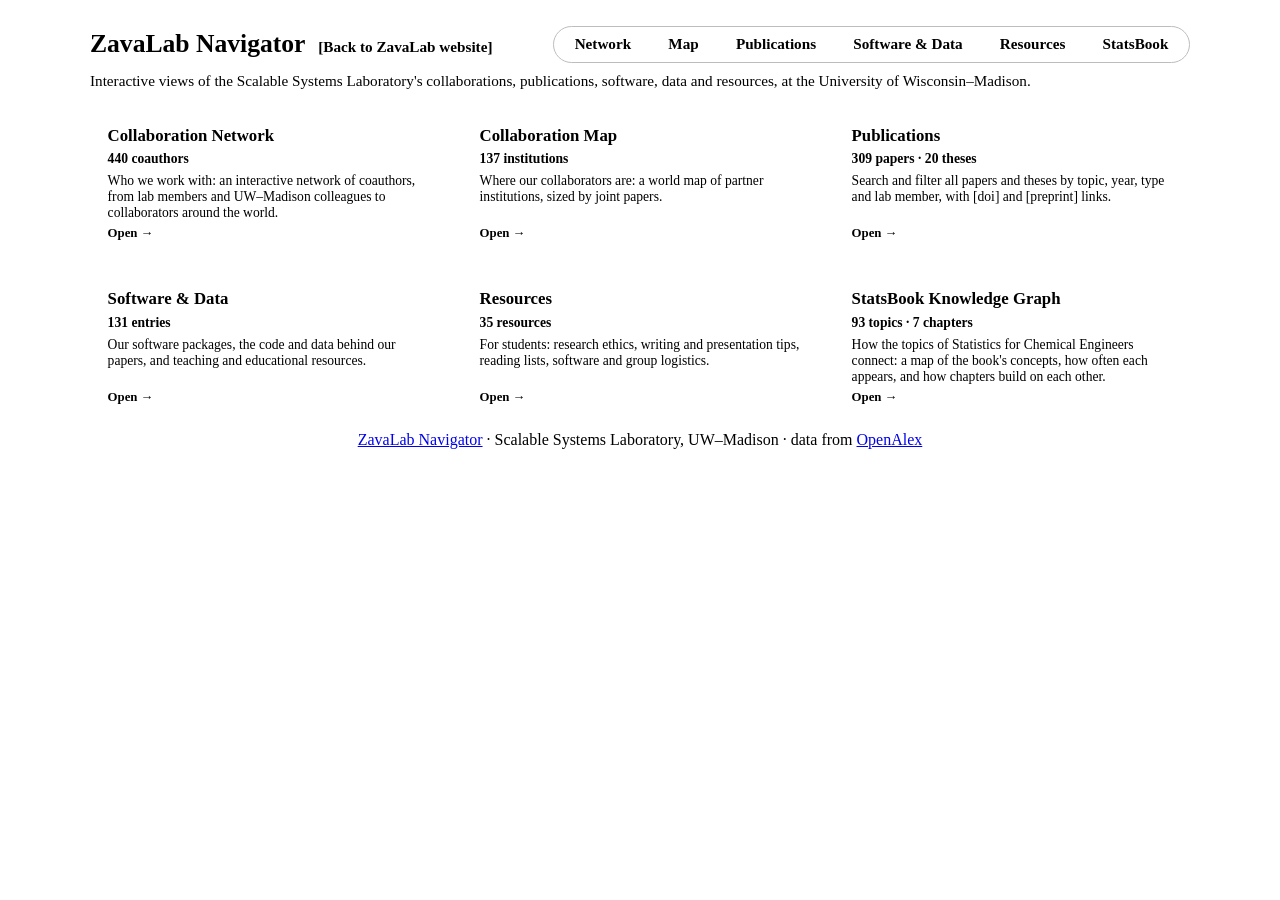
==== commit c0fd6705: "Software navigator: FlexQuantVL through PSCC2020 Co-Authored-By: Claude Opus 5.5 <noreply@anthropic." ====
--- a/index.html
+++ b/index.html
@@ -1,4 +1,4 @@
 <!DOCTYPE html><html lang="en" data-theme="light" data-astro-cid-frgjnztm><head><meta charset="utf-8"><meta name="viewport" content="width=device-width, initial-scale=1"><meta name="robots" content="noindex"><title>ZavaLab Navigator · Scalable Systems Lab</title><link rel="icon" href="/ZavaLab/favicon.svg" type="image/svg+xml"><base target="_blank"><link rel="stylesheet" href="/ZavaLab/_astro/data.Bk3GAiUX.css"><style>.collab-head[data-astro-cid-nk37m64y]{flex-wrap:wrap;justify-content:space-between;align-items:center;gap:.6rem 1.5rem;margin:.2rem 0 .6rem;display:flex}h1[data-astro-cid-nk37m64y]{margin:0;font-size:1.6rem}h1[data-astro-cid-nk37m64y] a[data-astro-cid-nk37m64y]{color:inherit;text-decoration:none}h1[data-astro-cid-nk37m64y] a[data-astro-cid-nk37m64y]:hover{color:var(--red)}.tabs[data-astro-cid-nk37m64y]{border:1px solid #bdbdbd;border-radius:999px;gap:2px;padding:3px;display:inline-flex}.tabs[data-astro-cid-nk37m64y] a[data-astro-cid-nk37m64y]{color:var(--text);border-radius:999px;padding:.35rem 1.1rem;font-size:.95rem;font-weight:600;text-decoration:none}.tabs[data-astro-cid-nk37m64y] a[data-astro-cid-nk37m64y]:hover{background:var(--bg-soft)}.tabs[data-astro-cid-nk37m64y] a[data-astro-cid-nk37m64y][aria-current=page]{background:var(--red);color:#fff}.title-row[data-astro-cid-nk37m64y]{flex-wrap:wrap;align-items:baseline;gap:.3rem .8rem;display:flex}.home-link[data-astro-cid-nk37m64y]{color:var(--red);font-size:.95rem;font-weight:600;text-decoration:none}.home-link[data-astro-cid-nk37m64y]:hover{text-decoration:underline}
 body.embed{background:#fff;padding:8px}.embed-credit[data-astro-cid-frgjnztm]{text-align:center;margin:.6rem 0 0}
 .collab[data-astro-cid-v37xlyg2]{max-width:1100px;margin:0 auto;padding:.4rem 12px 0}.lede[data-astro-cid-v37xlyg2]{color:var(--muted);margin:.2rem 0 1.2rem;font-size:.95rem}.cards[data-astro-cid-v37xlyg2]{grid-template-columns:repeat(3,minmax(0,1fr));gap:1rem;display:grid}@media (width<=860px){.cards[data-astro-cid-v37xlyg2]{grid-template-columns:1fr}}.card[data-astro-cid-v37xlyg2]{border:1px solid var(--border);border-top:4px solid var(--red);color:var(--text);border-radius:8px;flex-direction:column;gap:.35rem;padding:1rem 1.1rem;text-decoration:none;transition:transform .15s,box-shadow .15s;display:flex}.card[data-astro-cid-v37xlyg2]:hover{text-decoration:none;transform:translateY(-2px);box-shadow:0 4px 14px #00000014}.ctitle[data-astro-cid-v37xlyg2]{color:var(--red);font-size:1.05rem;font-weight:700}.cstat[data-astro-cid-v37xlyg2]{font-size:.85rem;font-weight:600}.card[data-astro-cid-v37xlyg2] p[data-astro-cid-v37xlyg2]{color:var(--muted);flex:1;margin:0;font-size:.85rem}.go[data-astro-cid-v37xlyg2]{color:var(--red);font-size:.8rem;font-weight:600}
-</style></head><body class="embed" data-astro-cid-frgjnztm><div class="collab" data-astro-cid-v37xlyg2><header class="collab-head" data-astro-cid-nk37m64y><div class="title-row" data-astro-cid-nk37m64y><h1 data-astro-cid-nk37m64y><a href="./" target="_self" title="All navigators" data-astro-cid-nk37m64y>ZavaLab Navigator</a></h1><a class="home-link" href="https://zavalab.engr.wisc.edu/" target="_top" data-astro-cid-nk37m64y>[Back to ZavaLab website]</a></div><nav class="tabs" aria-label="Views" data-astro-cid-nk37m64y><a href="./network/" target="_self" data-astro-cid-nk37m64y>Network</a><a href="./map/" target="_self" data-astro-cid-nk37m64y>Map</a><a href="./publications/" target="_self" data-astro-cid-nk37m64y>Publications</a><a href="./software/" target="_self" data-astro-cid-nk37m64y>Software &amp; Data</a><a href="./resources/" target="_self" data-astro-cid-nk37m64y>Resources</a><a href="./statsbook/" target="_self" data-astro-cid-nk37m64y>StatsBook</a></nav></header><p class="lede" data-astro-cid-v37xlyg2>Interactive views of the Scalable Systems Laboratory's collaborations, publications, software, data and resources, at the University of Wisconsin–Madison.</p><div class="cards" data-astro-cid-v37xlyg2><a class="card" href="network/" target="_self" data-astro-cid-v37xlyg2><div class="ctitle" data-astro-cid-v37xlyg2>Collaboration Network</div><div class="cstat" data-astro-cid-v37xlyg2>440 coauthors</div><p data-astro-cid-v37xlyg2>Who we work with: an interactive network of coauthors, from lab members and UW–Madison colleagues to collaborators around the world.</p><span class="go" data-astro-cid-v37xlyg2>Open →</span></a><a class="card" href="map/" target="_self" data-astro-cid-v37xlyg2><div class="ctitle" data-astro-cid-v37xlyg2>Collaboration Map</div><div class="cstat" data-astro-cid-v37xlyg2>137 institutions</div><p data-astro-cid-v37xlyg2>Where our collaborators are: a world map of partner institutions, sized by joint papers.</p><span class="go" data-astro-cid-v37xlyg2>Open →</span></a><a class="card" href="publications/" target="_self" data-astro-cid-v37xlyg2><div class="ctitle" data-astro-cid-v37xlyg2>Publications</div><div class="cstat" data-astro-cid-v37xlyg2>309 papers · 20 theses</div><p data-astro-cid-v37xlyg2>Search and filter all papers and theses by topic, year, type and lab member, with [doi] and [preprint] links.</p><span class="go" data-astro-cid-v37xlyg2>Open →</span></a><a class="card" href="software/" target="_self" data-astro-cid-v37xlyg2><div class="ctitle" data-astro-cid-v37xlyg2>Software &amp; Data</div><div class="cstat" data-astro-cid-v37xlyg2>132 entries</div><p data-astro-cid-v37xlyg2>Our software packages, the code and data behind our papers, and teaching and educational resources.</p><span class="go" data-astro-cid-v37xlyg2>Open →</span></a><a class="card" href="resources/" target="_self" data-astro-cid-v37xlyg2><div class="ctitle" data-astro-cid-v37xlyg2>Resources</div><div class="cstat" data-astro-cid-v37xlyg2>35 resources</div><p data-astro-cid-v37xlyg2>For students: research ethics, writing and presentation tips, reading lists, software and group logistics.</p><span class="go" data-astro-cid-v37xlyg2>Open →</span></a><a class="card" href="statsbook/" target="_self" data-astro-cid-v37xlyg2><div class="ctitle" data-astro-cid-v37xlyg2>StatsBook Knowledge Graph</div><div class="cstat" data-astro-cid-v37xlyg2>93 topics · 7 chapters</div><p data-astro-cid-v37xlyg2>How the topics of Statistics for Chemical Engineers connect: a map of the book&#39;s concepts, how often each appears, and how chapters build on each other.</p><span class="go" data-astro-cid-v37xlyg2>Open →</span></a></div></div><p class="embed-credit small muted" data-astro-cid-frgjnztm><a href="/ZavaLab/" data-astro-cid-frgjnztm>ZavaLab Navigator</a> · Scalable Systems Laboratory, UW–Madison · data from <a href="https://openalex.org" data-astro-cid-frgjnztm>OpenAlex</a></p></body></html>+</style></head><body class="embed" data-astro-cid-frgjnztm><div class="collab" data-astro-cid-v37xlyg2><header class="collab-head" data-astro-cid-nk37m64y><div class="title-row" data-astro-cid-nk37m64y><h1 data-astro-cid-nk37m64y><a href="./" target="_self" title="All navigators" data-astro-cid-nk37m64y>ZavaLab Navigator</a></h1><a class="home-link" href="https://zavalab.engr.wisc.edu/" target="_top" data-astro-cid-nk37m64y>[Back to ZavaLab website]</a></div><nav class="tabs" aria-label="Views" data-astro-cid-nk37m64y><a href="./network/" target="_self" data-astro-cid-nk37m64y>Network</a><a href="./map/" target="_self" data-astro-cid-nk37m64y>Map</a><a href="./publications/" target="_self" data-astro-cid-nk37m64y>Publications</a><a href="./software/" target="_self" data-astro-cid-nk37m64y>Software &amp; Data</a><a href="./resources/" target="_self" data-astro-cid-nk37m64y>Resources</a><a href="./statsbook/" target="_self" data-astro-cid-nk37m64y>StatsBook</a></nav></header><p class="lede" data-astro-cid-v37xlyg2>Interactive views of the Scalable Systems Laboratory's collaborations, publications, software, data and resources, at the University of Wisconsin–Madison.</p><div class="cards" data-astro-cid-v37xlyg2><a class="card" href="network/" target="_self" data-astro-cid-v37xlyg2><div class="ctitle" data-astro-cid-v37xlyg2>Collaboration Network</div><div class="cstat" data-astro-cid-v37xlyg2>440 coauthors</div><p data-astro-cid-v37xlyg2>Who we work with: an interactive network of coauthors, from lab members and UW–Madison colleagues to collaborators around the world.</p><span class="go" data-astro-cid-v37xlyg2>Open →</span></a><a class="card" href="map/" target="_self" data-astro-cid-v37xlyg2><div class="ctitle" data-astro-cid-v37xlyg2>Collaboration Map</div><div class="cstat" data-astro-cid-v37xlyg2>137 institutions</div><p data-astro-cid-v37xlyg2>Where our collaborators are: a world map of partner institutions, sized by joint papers.</p><span class="go" data-astro-cid-v37xlyg2>Open →</span></a><a class="card" href="publications/" target="_self" data-astro-cid-v37xlyg2><div class="ctitle" data-astro-cid-v37xlyg2>Publications</div><div class="cstat" data-astro-cid-v37xlyg2>309 papers · 20 theses</div><p data-astro-cid-v37xlyg2>Search and filter all papers and theses by topic, year, type and lab member, with [doi] and [preprint] links.</p><span class="go" data-astro-cid-v37xlyg2>Open →</span></a><a class="card" href="software/" target="_self" data-astro-cid-v37xlyg2><div class="ctitle" data-astro-cid-v37xlyg2>Software &amp; Data</div><div class="cstat" data-astro-cid-v37xlyg2>131 entries</div><p data-astro-cid-v37xlyg2>Our software packages, the code and data behind our papers, and teaching and educational resources.</p><span class="go" data-astro-cid-v37xlyg2>Open →</span></a><a class="card" href="resources/" target="_self" data-astro-cid-v37xlyg2><div class="ctitle" data-astro-cid-v37xlyg2>Resources</div><div class="cstat" data-astro-cid-v37xlyg2>35 resources</div><p data-astro-cid-v37xlyg2>For students: research ethics, writing and presentation tips, reading lists, software and group logistics.</p><span class="go" data-astro-cid-v37xlyg2>Open →</span></a><a class="card" href="statsbook/" target="_self" data-astro-cid-v37xlyg2><div class="ctitle" data-astro-cid-v37xlyg2>StatsBook Knowledge Graph</div><div class="cstat" data-astro-cid-v37xlyg2>93 topics · 7 chapters</div><p data-astro-cid-v37xlyg2>How the topics of Statistics for Chemical Engineers connect: a map of the book&#39;s concepts, how often each appears, and how chapters build on each other.</p><span class="go" data-astro-cid-v37xlyg2>Open →</span></a></div></div><p class="embed-credit small muted" data-astro-cid-frgjnztm><a href="/ZavaLab/" data-astro-cid-frgjnztm>ZavaLab Navigator</a> · Scalable Systems Laboratory, UW–Madison · data from <a href="https://openalex.org" data-astro-cid-frgjnztm>OpenAlex</a></p></body></html>
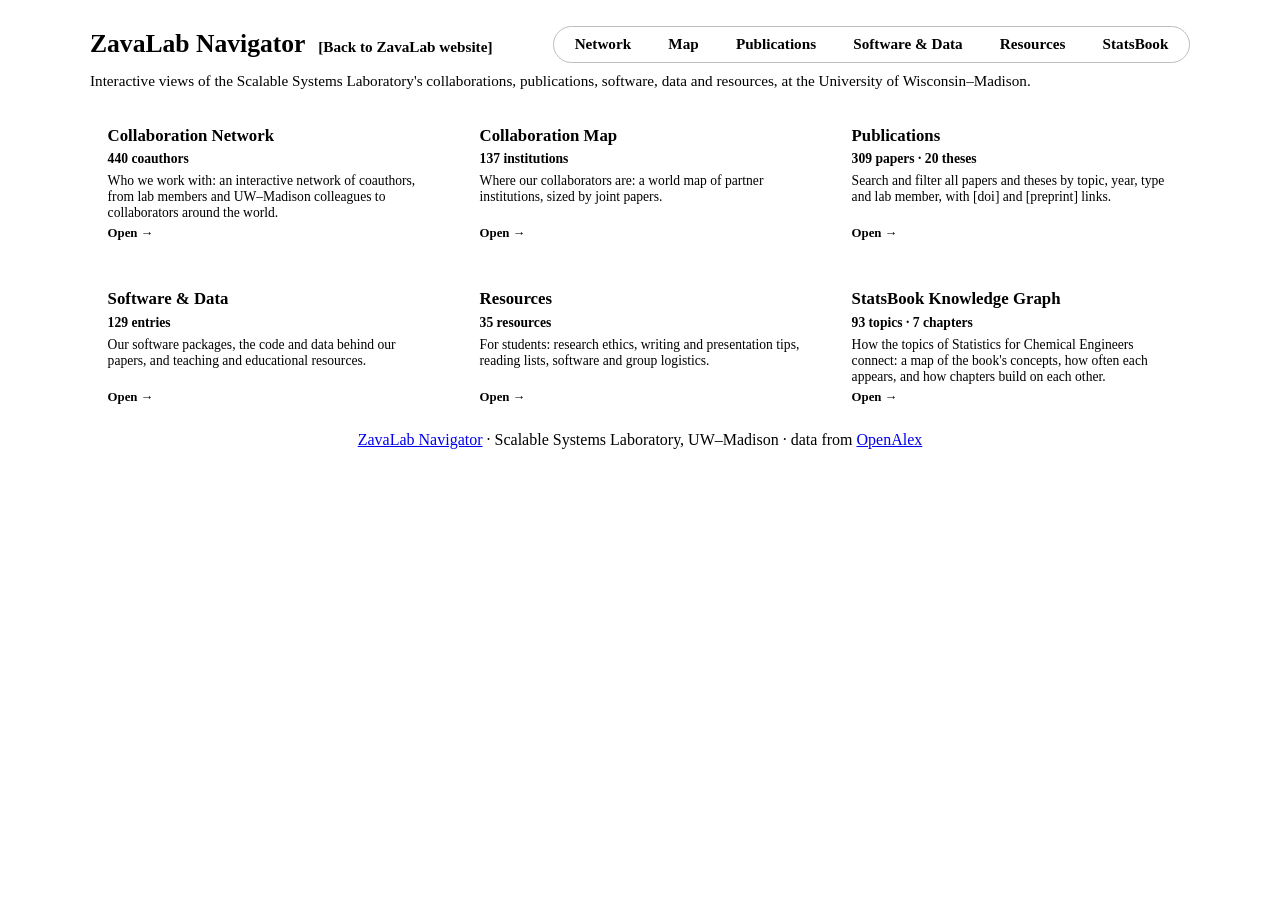
==== commit 2a8e6efe: "Software navigator: group A descriptions and paper links; thesis link for ShinThesis; remove 2 empty" ====
--- a/index.html
+++ b/index.html
@@ -1,4 +1,4 @@
 <!DOCTYPE html><html lang="en" data-theme="light" data-astro-cid-frgjnztm><head><meta charset="utf-8"><meta name="viewport" content="width=device-width, initial-scale=1"><meta name="robots" content="noindex"><title>ZavaLab Navigator · Scalable Systems Lab</title><link rel="icon" href="/ZavaLab/favicon.svg" type="image/svg+xml"><base target="_blank"><link rel="stylesheet" href="/ZavaLab/_astro/data.Bk3GAiUX.css"><style>.collab-head[data-astro-cid-nk37m64y]{flex-wrap:wrap;justify-content:space-between;align-items:center;gap:.6rem 1.5rem;margin:.2rem 0 .6rem;display:flex}h1[data-astro-cid-nk37m64y]{margin:0;font-size:1.6rem}h1[data-astro-cid-nk37m64y] a[data-astro-cid-nk37m64y]{color:inherit;text-decoration:none}h1[data-astro-cid-nk37m64y] a[data-astro-cid-nk37m64y]:hover{color:var(--red)}.tabs[data-astro-cid-nk37m64y]{border:1px solid #bdbdbd;border-radius:999px;gap:2px;padding:3px;display:inline-flex}.tabs[data-astro-cid-nk37m64y] a[data-astro-cid-nk37m64y]{color:var(--text);border-radius:999px;padding:.35rem 1.1rem;font-size:.95rem;font-weight:600;text-decoration:none}.tabs[data-astro-cid-nk37m64y] a[data-astro-cid-nk37m64y]:hover{background:var(--bg-soft)}.tabs[data-astro-cid-nk37m64y] a[data-astro-cid-nk37m64y][aria-current=page]{background:var(--red);color:#fff}.title-row[data-astro-cid-nk37m64y]{flex-wrap:wrap;align-items:baseline;gap:.3rem .8rem;display:flex}.home-link[data-astro-cid-nk37m64y]{color:var(--red);font-size:.95rem;font-weight:600;text-decoration:none}.home-link[data-astro-cid-nk37m64y]:hover{text-decoration:underline}
 body.embed{background:#fff;padding:8px}.embed-credit[data-astro-cid-frgjnztm]{text-align:center;margin:.6rem 0 0}
 .collab[data-astro-cid-v37xlyg2]{max-width:1100px;margin:0 auto;padding:.4rem 12px 0}.lede[data-astro-cid-v37xlyg2]{color:var(--muted);margin:.2rem 0 1.2rem;font-size:.95rem}.cards[data-astro-cid-v37xlyg2]{grid-template-columns:repeat(3,minmax(0,1fr));gap:1rem;display:grid}@media (width<=860px){.cards[data-astro-cid-v37xlyg2]{grid-template-columns:1fr}}.card[data-astro-cid-v37xlyg2]{border:1px solid var(--border);border-top:4px solid var(--red);color:var(--text);border-radius:8px;flex-direction:column;gap:.35rem;padding:1rem 1.1rem;text-decoration:none;transition:transform .15s,box-shadow .15s;display:flex}.card[data-astro-cid-v37xlyg2]:hover{text-decoration:none;transform:translateY(-2px);box-shadow:0 4px 14px #00000014}.ctitle[data-astro-cid-v37xlyg2]{color:var(--red);font-size:1.05rem;font-weight:700}.cstat[data-astro-cid-v37xlyg2]{font-size:.85rem;font-weight:600}.card[data-astro-cid-v37xlyg2] p[data-astro-cid-v37xlyg2]{color:var(--muted);flex:1;margin:0;font-size:.85rem}.go[data-astro-cid-v37xlyg2]{color:var(--red);font-size:.8rem;font-weight:600}
-</style></head><body class="embed" data-astro-cid-frgjnztm><div class="collab" data-astro-cid-v37xlyg2><header class="collab-head" data-astro-cid-nk37m64y><div class="title-row" data-astro-cid-nk37m64y><h1 data-astro-cid-nk37m64y><a href="./" target="_self" title="All navigators" data-astro-cid-nk37m64y>ZavaLab Navigator</a></h1><a class="home-link" href="https://zavalab.engr.wisc.edu/" target="_top" data-astro-cid-nk37m64y>[Back to ZavaLab website]</a></div><nav class="tabs" aria-label="Views" data-astro-cid-nk37m64y><a href="./network/" target="_self" data-astro-cid-nk37m64y>Network</a><a href="./map/" target="_self" data-astro-cid-nk37m64y>Map</a><a href="./publications/" target="_self" data-astro-cid-nk37m64y>Publications</a><a href="./software/" target="_self" data-astro-cid-nk37m64y>Software &amp; Data</a><a href="./resources/" target="_self" data-astro-cid-nk37m64y>Resources</a><a href="./statsbook/" target="_self" data-astro-cid-nk37m64y>StatsBook</a></nav></header><p class="lede" data-astro-cid-v37xlyg2>Interactive views of the Scalable Systems Laboratory's collaborations, publications, software, data and resources, at the University of Wisconsin–Madison.</p><div class="cards" data-astro-cid-v37xlyg2><a class="card" href="network/" target="_self" data-astro-cid-v37xlyg2><div class="ctitle" data-astro-cid-v37xlyg2>Collaboration Network</div><div class="cstat" data-astro-cid-v37xlyg2>440 coauthors</div><p data-astro-cid-v37xlyg2>Who we work with: an interactive network of coauthors, from lab members and UW–Madison colleagues to collaborators around the world.</p><span class="go" data-astro-cid-v37xlyg2>Open →</span></a><a class="card" href="map/" target="_self" data-astro-cid-v37xlyg2><div class="ctitle" data-astro-cid-v37xlyg2>Collaboration Map</div><div class="cstat" data-astro-cid-v37xlyg2>137 institutions</div><p data-astro-cid-v37xlyg2>Where our collaborators are: a world map of partner institutions, sized by joint papers.</p><span class="go" data-astro-cid-v37xlyg2>Open →</span></a><a class="card" href="publications/" target="_self" data-astro-cid-v37xlyg2><div class="ctitle" data-astro-cid-v37xlyg2>Publications</div><div class="cstat" data-astro-cid-v37xlyg2>309 papers · 20 theses</div><p data-astro-cid-v37xlyg2>Search and filter all papers and theses by topic, year, type and lab member, with [doi] and [preprint] links.</p><span class="go" data-astro-cid-v37xlyg2>Open →</span></a><a class="card" href="software/" target="_self" data-astro-cid-v37xlyg2><div class="ctitle" data-astro-cid-v37xlyg2>Software &amp; Data</div><div class="cstat" data-astro-cid-v37xlyg2>131 entries</div><p data-astro-cid-v37xlyg2>Our software packages, the code and data behind our papers, and teaching and educational resources.</p><span class="go" data-astro-cid-v37xlyg2>Open →</span></a><a class="card" href="resources/" target="_self" data-astro-cid-v37xlyg2><div class="ctitle" data-astro-cid-v37xlyg2>Resources</div><div class="cstat" data-astro-cid-v37xlyg2>35 resources</div><p data-astro-cid-v37xlyg2>For students: research ethics, writing and presentation tips, reading lists, software and group logistics.</p><span class="go" data-astro-cid-v37xlyg2>Open →</span></a><a class="card" href="statsbook/" target="_self" data-astro-cid-v37xlyg2><div class="ctitle" data-astro-cid-v37xlyg2>StatsBook Knowledge Graph</div><div class="cstat" data-astro-cid-v37xlyg2>93 topics · 7 chapters</div><p data-astro-cid-v37xlyg2>How the topics of Statistics for Chemical Engineers connect: a map of the book&#39;s concepts, how often each appears, and how chapters build on each other.</p><span class="go" data-astro-cid-v37xlyg2>Open →</span></a></div></div><p class="embed-credit small muted" data-astro-cid-frgjnztm><a href="/ZavaLab/" data-astro-cid-frgjnztm>ZavaLab Navigator</a> · Scalable Systems Laboratory, UW–Madison · data from <a href="https://openalex.org" data-astro-cid-frgjnztm>OpenAlex</a></p></body></html>+</style></head><body class="embed" data-astro-cid-frgjnztm><div class="collab" data-astro-cid-v37xlyg2><header class="collab-head" data-astro-cid-nk37m64y><div class="title-row" data-astro-cid-nk37m64y><h1 data-astro-cid-nk37m64y><a href="./" target="_self" title="All navigators" data-astro-cid-nk37m64y>ZavaLab Navigator</a></h1><a class="home-link" href="https://zavalab.engr.wisc.edu/" target="_top" data-astro-cid-nk37m64y>[Back to ZavaLab website]</a></div><nav class="tabs" aria-label="Views" data-astro-cid-nk37m64y><a href="./network/" target="_self" data-astro-cid-nk37m64y>Network</a><a href="./map/" target="_self" data-astro-cid-nk37m64y>Map</a><a href="./publications/" target="_self" data-astro-cid-nk37m64y>Publications</a><a href="./software/" target="_self" data-astro-cid-nk37m64y>Software &amp; Data</a><a href="./resources/" target="_self" data-astro-cid-nk37m64y>Resources</a><a href="./statsbook/" target="_self" data-astro-cid-nk37m64y>StatsBook</a></nav></header><p class="lede" data-astro-cid-v37xlyg2>Interactive views of the Scalable Systems Laboratory's collaborations, publications, software, data and resources, at the University of Wisconsin–Madison.</p><div class="cards" data-astro-cid-v37xlyg2><a class="card" href="network/" target="_self" data-astro-cid-v37xlyg2><div class="ctitle" data-astro-cid-v37xlyg2>Collaboration Network</div><div class="cstat" data-astro-cid-v37xlyg2>440 coauthors</div><p data-astro-cid-v37xlyg2>Who we work with: an interactive network of coauthors, from lab members and UW–Madison colleagues to collaborators around the world.</p><span class="go" data-astro-cid-v37xlyg2>Open →</span></a><a class="card" href="map/" target="_self" data-astro-cid-v37xlyg2><div class="ctitle" data-astro-cid-v37xlyg2>Collaboration Map</div><div class="cstat" data-astro-cid-v37xlyg2>137 institutions</div><p data-astro-cid-v37xlyg2>Where our collaborators are: a world map of partner institutions, sized by joint papers.</p><span class="go" data-astro-cid-v37xlyg2>Open →</span></a><a class="card" href="publications/" target="_self" data-astro-cid-v37xlyg2><div class="ctitle" data-astro-cid-v37xlyg2>Publications</div><div class="cstat" data-astro-cid-v37xlyg2>309 papers · 20 theses</div><p data-astro-cid-v37xlyg2>Search and filter all papers and theses by topic, year, type and lab member, with [doi] and [preprint] links.</p><span class="go" data-astro-cid-v37xlyg2>Open →</span></a><a class="card" href="software/" target="_self" data-astro-cid-v37xlyg2><div class="ctitle" data-astro-cid-v37xlyg2>Software &amp; Data</div><div class="cstat" data-astro-cid-v37xlyg2>129 entries</div><p data-astro-cid-v37xlyg2>Our software packages, the code and data behind our papers, and teaching and educational resources.</p><span class="go" data-astro-cid-v37xlyg2>Open →</span></a><a class="card" href="resources/" target="_self" data-astro-cid-v37xlyg2><div class="ctitle" data-astro-cid-v37xlyg2>Resources</div><div class="cstat" data-astro-cid-v37xlyg2>35 resources</div><p data-astro-cid-v37xlyg2>For students: research ethics, writing and presentation tips, reading lists, software and group logistics.</p><span class="go" data-astro-cid-v37xlyg2>Open →</span></a><a class="card" href="statsbook/" target="_self" data-astro-cid-v37xlyg2><div class="ctitle" data-astro-cid-v37xlyg2>StatsBook Knowledge Graph</div><div class="cstat" data-astro-cid-v37xlyg2>93 topics · 7 chapters</div><p data-astro-cid-v37xlyg2>How the topics of Statistics for Chemical Engineers connect: a map of the book&#39;s concepts, how often each appears, and how chapters build on each other.</p><span class="go" data-astro-cid-v37xlyg2>Open →</span></a></div></div><p class="embed-credit small muted" data-astro-cid-frgjnztm><a href="/ZavaLab/" data-astro-cid-frgjnztm>ZavaLab Navigator</a> · Scalable Systems Laboratory, UW–Madison · data from <a href="https://openalex.org" data-astro-cid-frgjnztm>OpenAlex</a></p></body></html>
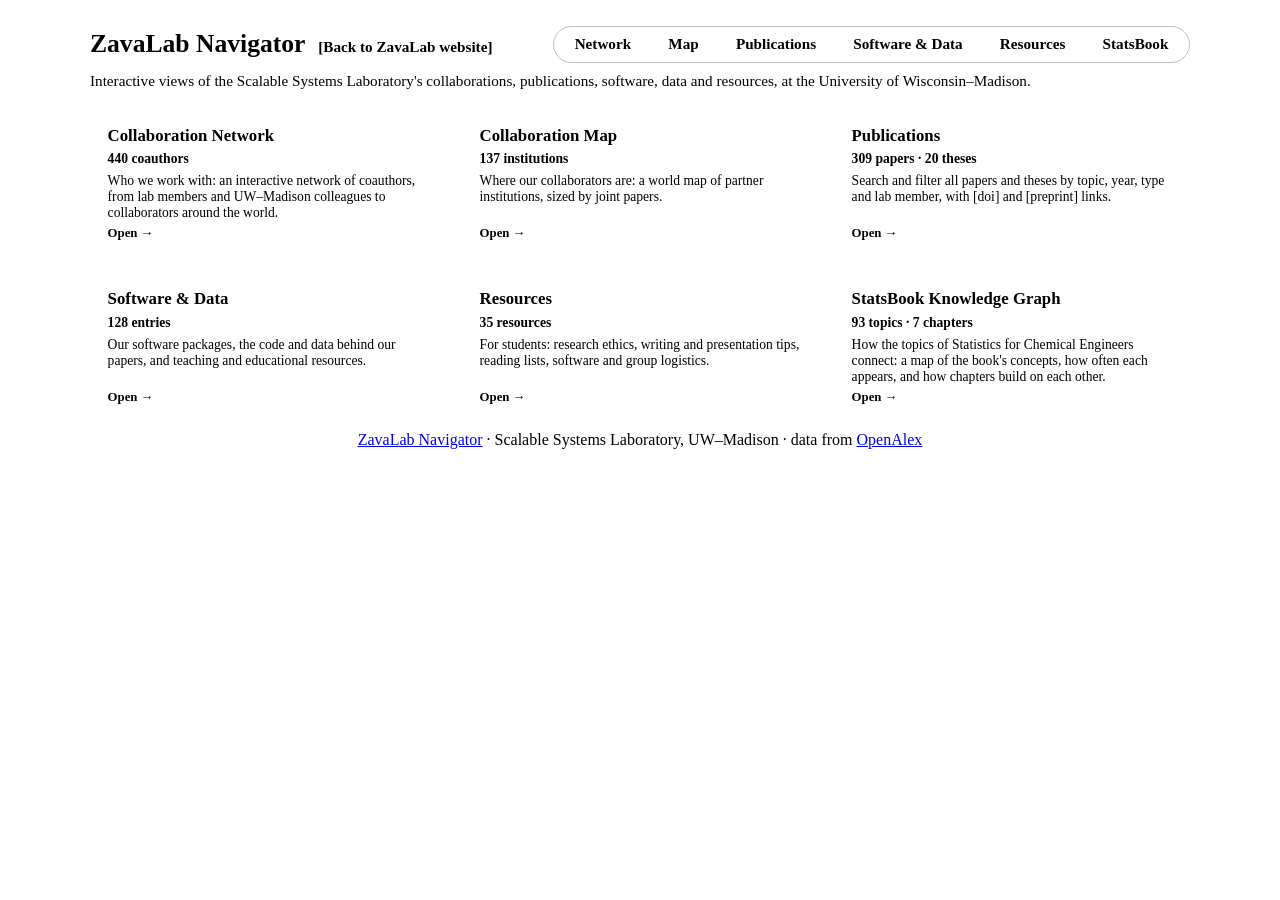
==== commit 39aeb5fd: "Software navigator: remove empty SensitivityNLDO entry Co-Authored-By: Claude Opus 5.5 <noreply@anth" ====
--- a/index.html
+++ b/index.html
@@ -1,4 +1,4 @@
 <!DOCTYPE html><html lang="en" data-theme="light" data-astro-cid-frgjnztm><head><meta charset="utf-8"><meta name="viewport" content="width=device-width, initial-scale=1"><meta name="robots" content="noindex"><title>ZavaLab Navigator · Scalable Systems Lab</title><link rel="icon" href="/ZavaLab/favicon.svg" type="image/svg+xml"><base target="_blank"><link rel="stylesheet" href="/ZavaLab/_astro/data.Bk3GAiUX.css"><style>.collab-head[data-astro-cid-nk37m64y]{flex-wrap:wrap;justify-content:space-between;align-items:center;gap:.6rem 1.5rem;margin:.2rem 0 .6rem;display:flex}h1[data-astro-cid-nk37m64y]{margin:0;font-size:1.6rem}h1[data-astro-cid-nk37m64y] a[data-astro-cid-nk37m64y]{color:inherit;text-decoration:none}h1[data-astro-cid-nk37m64y] a[data-astro-cid-nk37m64y]:hover{color:var(--red)}.tabs[data-astro-cid-nk37m64y]{border:1px solid #bdbdbd;border-radius:999px;gap:2px;padding:3px;display:inline-flex}.tabs[data-astro-cid-nk37m64y] a[data-astro-cid-nk37m64y]{color:var(--text);border-radius:999px;padding:.35rem 1.1rem;font-size:.95rem;font-weight:600;text-decoration:none}.tabs[data-astro-cid-nk37m64y] a[data-astro-cid-nk37m64y]:hover{background:var(--bg-soft)}.tabs[data-astro-cid-nk37m64y] a[data-astro-cid-nk37m64y][aria-current=page]{background:var(--red);color:#fff}.title-row[data-astro-cid-nk37m64y]{flex-wrap:wrap;align-items:baseline;gap:.3rem .8rem;display:flex}.home-link[data-astro-cid-nk37m64y]{color:var(--red);font-size:.95rem;font-weight:600;text-decoration:none}.home-link[data-astro-cid-nk37m64y]:hover{text-decoration:underline}
 body.embed{background:#fff;padding:8px}.embed-credit[data-astro-cid-frgjnztm]{text-align:center;margin:.6rem 0 0}
 .collab[data-astro-cid-v37xlyg2]{max-width:1100px;margin:0 auto;padding:.4rem 12px 0}.lede[data-astro-cid-v37xlyg2]{color:var(--muted);margin:.2rem 0 1.2rem;font-size:.95rem}.cards[data-astro-cid-v37xlyg2]{grid-template-columns:repeat(3,minmax(0,1fr));gap:1rem;display:grid}@media (width<=860px){.cards[data-astro-cid-v37xlyg2]{grid-template-columns:1fr}}.card[data-astro-cid-v37xlyg2]{border:1px solid var(--border);border-top:4px solid var(--red);color:var(--text);border-radius:8px;flex-direction:column;gap:.35rem;padding:1rem 1.1rem;text-decoration:none;transition:transform .15s,box-shadow .15s;display:flex}.card[data-astro-cid-v37xlyg2]:hover{text-decoration:none;transform:translateY(-2px);box-shadow:0 4px 14px #00000014}.ctitle[data-astro-cid-v37xlyg2]{color:var(--red);font-size:1.05rem;font-weight:700}.cstat[data-astro-cid-v37xlyg2]{font-size:.85rem;font-weight:600}.card[data-astro-cid-v37xlyg2] p[data-astro-cid-v37xlyg2]{color:var(--muted);flex:1;margin:0;font-size:.85rem}.go[data-astro-cid-v37xlyg2]{color:var(--red);font-size:.8rem;font-weight:600}
-</style></head><body class="embed" data-astro-cid-frgjnztm><div class="collab" data-astro-cid-v37xlyg2><header class="collab-head" data-astro-cid-nk37m64y><div class="title-row" data-astro-cid-nk37m64y><h1 data-astro-cid-nk37m64y><a href="./" target="_self" title="All navigators" data-astro-cid-nk37m64y>ZavaLab Navigator</a></h1><a class="home-link" href="https://zavalab.engr.wisc.edu/" target="_top" data-astro-cid-nk37m64y>[Back to ZavaLab website]</a></div><nav class="tabs" aria-label="Views" data-astro-cid-nk37m64y><a href="./network/" target="_self" data-astro-cid-nk37m64y>Network</a><a href="./map/" target="_self" data-astro-cid-nk37m64y>Map</a><a href="./publications/" target="_self" data-astro-cid-nk37m64y>Publications</a><a href="./software/" target="_self" data-astro-cid-nk37m64y>Software &amp; Data</a><a href="./resources/" target="_self" data-astro-cid-nk37m64y>Resources</a><a href="./statsbook/" target="_self" data-astro-cid-nk37m64y>StatsBook</a></nav></header><p class="lede" data-astro-cid-v37xlyg2>Interactive views of the Scalable Systems Laboratory's collaborations, publications, software, data and resources, at the University of Wisconsin–Madison.</p><div class="cards" data-astro-cid-v37xlyg2><a class="card" href="network/" target="_self" data-astro-cid-v37xlyg2><div class="ctitle" data-astro-cid-v37xlyg2>Collaboration Network</div><div class="cstat" data-astro-cid-v37xlyg2>440 coauthors</div><p data-astro-cid-v37xlyg2>Who we work with: an interactive network of coauthors, from lab members and UW–Madison colleagues to collaborators around the world.</p><span class="go" data-astro-cid-v37xlyg2>Open →</span></a><a class="card" href="map/" target="_self" data-astro-cid-v37xlyg2><div class="ctitle" data-astro-cid-v37xlyg2>Collaboration Map</div><div class="cstat" data-astro-cid-v37xlyg2>137 institutions</div><p data-astro-cid-v37xlyg2>Where our collaborators are: a world map of partner institutions, sized by joint papers.</p><span class="go" data-astro-cid-v37xlyg2>Open →</span></a><a class="card" href="publications/" target="_self" data-astro-cid-v37xlyg2><div class="ctitle" data-astro-cid-v37xlyg2>Publications</div><div class="cstat" data-astro-cid-v37xlyg2>309 papers · 20 theses</div><p data-astro-cid-v37xlyg2>Search and filter all papers and theses by topic, year, type and lab member, with [doi] and [preprint] links.</p><span class="go" data-astro-cid-v37xlyg2>Open →</span></a><a class="card" href="software/" target="_self" data-astro-cid-v37xlyg2><div class="ctitle" data-astro-cid-v37xlyg2>Software &amp; Data</div><div class="cstat" data-astro-cid-v37xlyg2>129 entries</div><p data-astro-cid-v37xlyg2>Our software packages, the code and data behind our papers, and teaching and educational resources.</p><span class="go" data-astro-cid-v37xlyg2>Open →</span></a><a class="card" href="resources/" target="_self" data-astro-cid-v37xlyg2><div class="ctitle" data-astro-cid-v37xlyg2>Resources</div><div class="cstat" data-astro-cid-v37xlyg2>35 resources</div><p data-astro-cid-v37xlyg2>For students: research ethics, writing and presentation tips, reading lists, software and group logistics.</p><span class="go" data-astro-cid-v37xlyg2>Open →</span></a><a class="card" href="statsbook/" target="_self" data-astro-cid-v37xlyg2><div class="ctitle" data-astro-cid-v37xlyg2>StatsBook Knowledge Graph</div><div class="cstat" data-astro-cid-v37xlyg2>93 topics · 7 chapters</div><p data-astro-cid-v37xlyg2>How the topics of Statistics for Chemical Engineers connect: a map of the book&#39;s concepts, how often each appears, and how chapters build on each other.</p><span class="go" data-astro-cid-v37xlyg2>Open →</span></a></div></div><p class="embed-credit small muted" data-astro-cid-frgjnztm><a href="/ZavaLab/" data-astro-cid-frgjnztm>ZavaLab Navigator</a> · Scalable Systems Laboratory, UW–Madison · data from <a href="https://openalex.org" data-astro-cid-frgjnztm>OpenAlex</a></p></body></html>+</style></head><body class="embed" data-astro-cid-frgjnztm><div class="collab" data-astro-cid-v37xlyg2><header class="collab-head" data-astro-cid-nk37m64y><div class="title-row" data-astro-cid-nk37m64y><h1 data-astro-cid-nk37m64y><a href="./" target="_self" title="All navigators" data-astro-cid-nk37m64y>ZavaLab Navigator</a></h1><a class="home-link" href="https://zavalab.engr.wisc.edu/" target="_top" data-astro-cid-nk37m64y>[Back to ZavaLab website]</a></div><nav class="tabs" aria-label="Views" data-astro-cid-nk37m64y><a href="./network/" target="_self" data-astro-cid-nk37m64y>Network</a><a href="./map/" target="_self" data-astro-cid-nk37m64y>Map</a><a href="./publications/" target="_self" data-astro-cid-nk37m64y>Publications</a><a href="./software/" target="_self" data-astro-cid-nk37m64y>Software &amp; Data</a><a href="./resources/" target="_self" data-astro-cid-nk37m64y>Resources</a><a href="./statsbook/" target="_self" data-astro-cid-nk37m64y>StatsBook</a></nav></header><p class="lede" data-astro-cid-v37xlyg2>Interactive views of the Scalable Systems Laboratory's collaborations, publications, software, data and resources, at the University of Wisconsin–Madison.</p><div class="cards" data-astro-cid-v37xlyg2><a class="card" href="network/" target="_self" data-astro-cid-v37xlyg2><div class="ctitle" data-astro-cid-v37xlyg2>Collaboration Network</div><div class="cstat" data-astro-cid-v37xlyg2>440 coauthors</div><p data-astro-cid-v37xlyg2>Who we work with: an interactive network of coauthors, from lab members and UW–Madison colleagues to collaborators around the world.</p><span class="go" data-astro-cid-v37xlyg2>Open →</span></a><a class="card" href="map/" target="_self" data-astro-cid-v37xlyg2><div class="ctitle" data-astro-cid-v37xlyg2>Collaboration Map</div><div class="cstat" data-astro-cid-v37xlyg2>137 institutions</div><p data-astro-cid-v37xlyg2>Where our collaborators are: a world map of partner institutions, sized by joint papers.</p><span class="go" data-astro-cid-v37xlyg2>Open →</span></a><a class="card" href="publications/" target="_self" data-astro-cid-v37xlyg2><div class="ctitle" data-astro-cid-v37xlyg2>Publications</div><div class="cstat" data-astro-cid-v37xlyg2>309 papers · 20 theses</div><p data-astro-cid-v37xlyg2>Search and filter all papers and theses by topic, year, type and lab member, with [doi] and [preprint] links.</p><span class="go" data-astro-cid-v37xlyg2>Open →</span></a><a class="card" href="software/" target="_self" data-astro-cid-v37xlyg2><div class="ctitle" data-astro-cid-v37xlyg2>Software &amp; Data</div><div class="cstat" data-astro-cid-v37xlyg2>128 entries</div><p data-astro-cid-v37xlyg2>Our software packages, the code and data behind our papers, and teaching and educational resources.</p><span class="go" data-astro-cid-v37xlyg2>Open →</span></a><a class="card" href="resources/" target="_self" data-astro-cid-v37xlyg2><div class="ctitle" data-astro-cid-v37xlyg2>Resources</div><div class="cstat" data-astro-cid-v37xlyg2>35 resources</div><p data-astro-cid-v37xlyg2>For students: research ethics, writing and presentation tips, reading lists, software and group logistics.</p><span class="go" data-astro-cid-v37xlyg2>Open →</span></a><a class="card" href="statsbook/" target="_self" data-astro-cid-v37xlyg2><div class="ctitle" data-astro-cid-v37xlyg2>StatsBook Knowledge Graph</div><div class="cstat" data-astro-cid-v37xlyg2>93 topics · 7 chapters</div><p data-astro-cid-v37xlyg2>How the topics of Statistics for Chemical Engineers connect: a map of the book&#39;s concepts, how often each appears, and how chapters build on each other.</p><span class="go" data-astro-cid-v37xlyg2>Open →</span></a></div></div><p class="embed-credit small muted" data-astro-cid-frgjnztm><a href="/ZavaLab/" data-astro-cid-frgjnztm>ZavaLab Navigator</a> · Scalable Systems Laboratory, UW–Madison · data from <a href="https://openalex.org" data-astro-cid-frgjnztm>OpenAlex</a></p></body></html>
